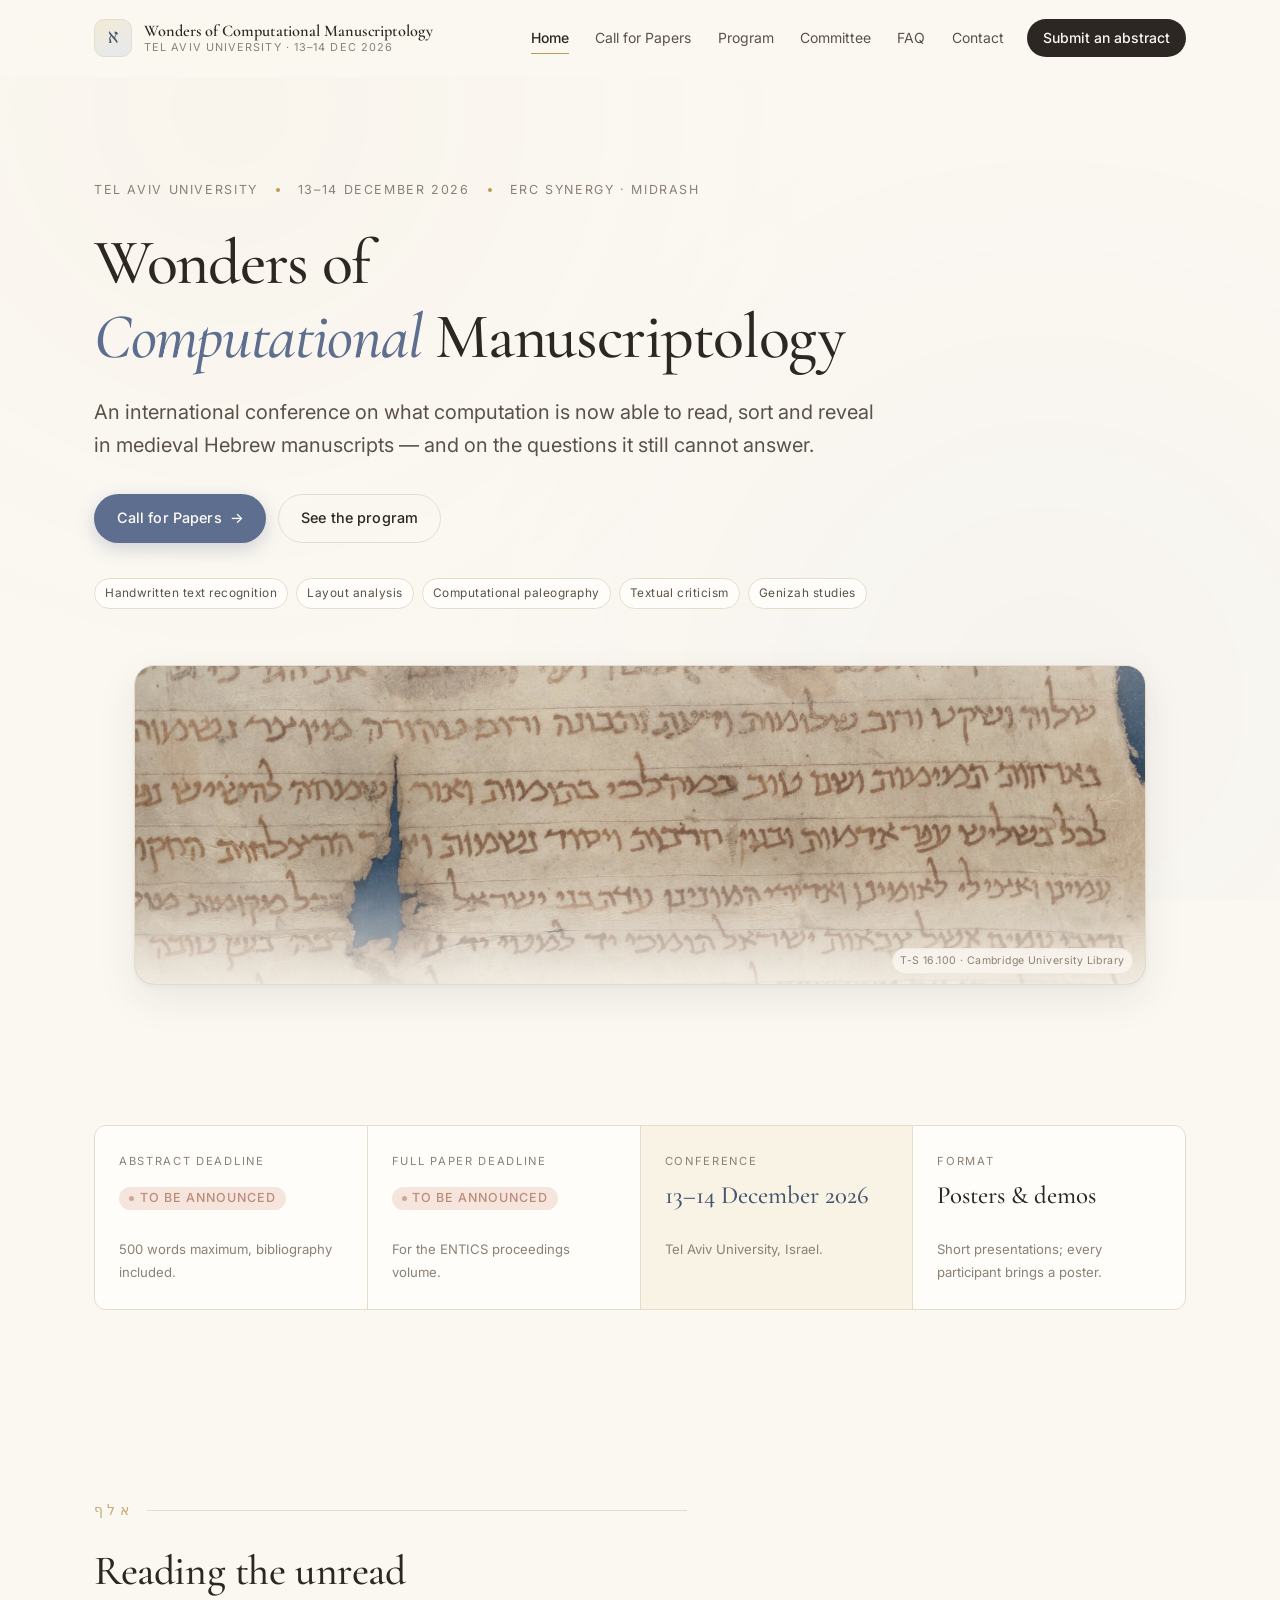
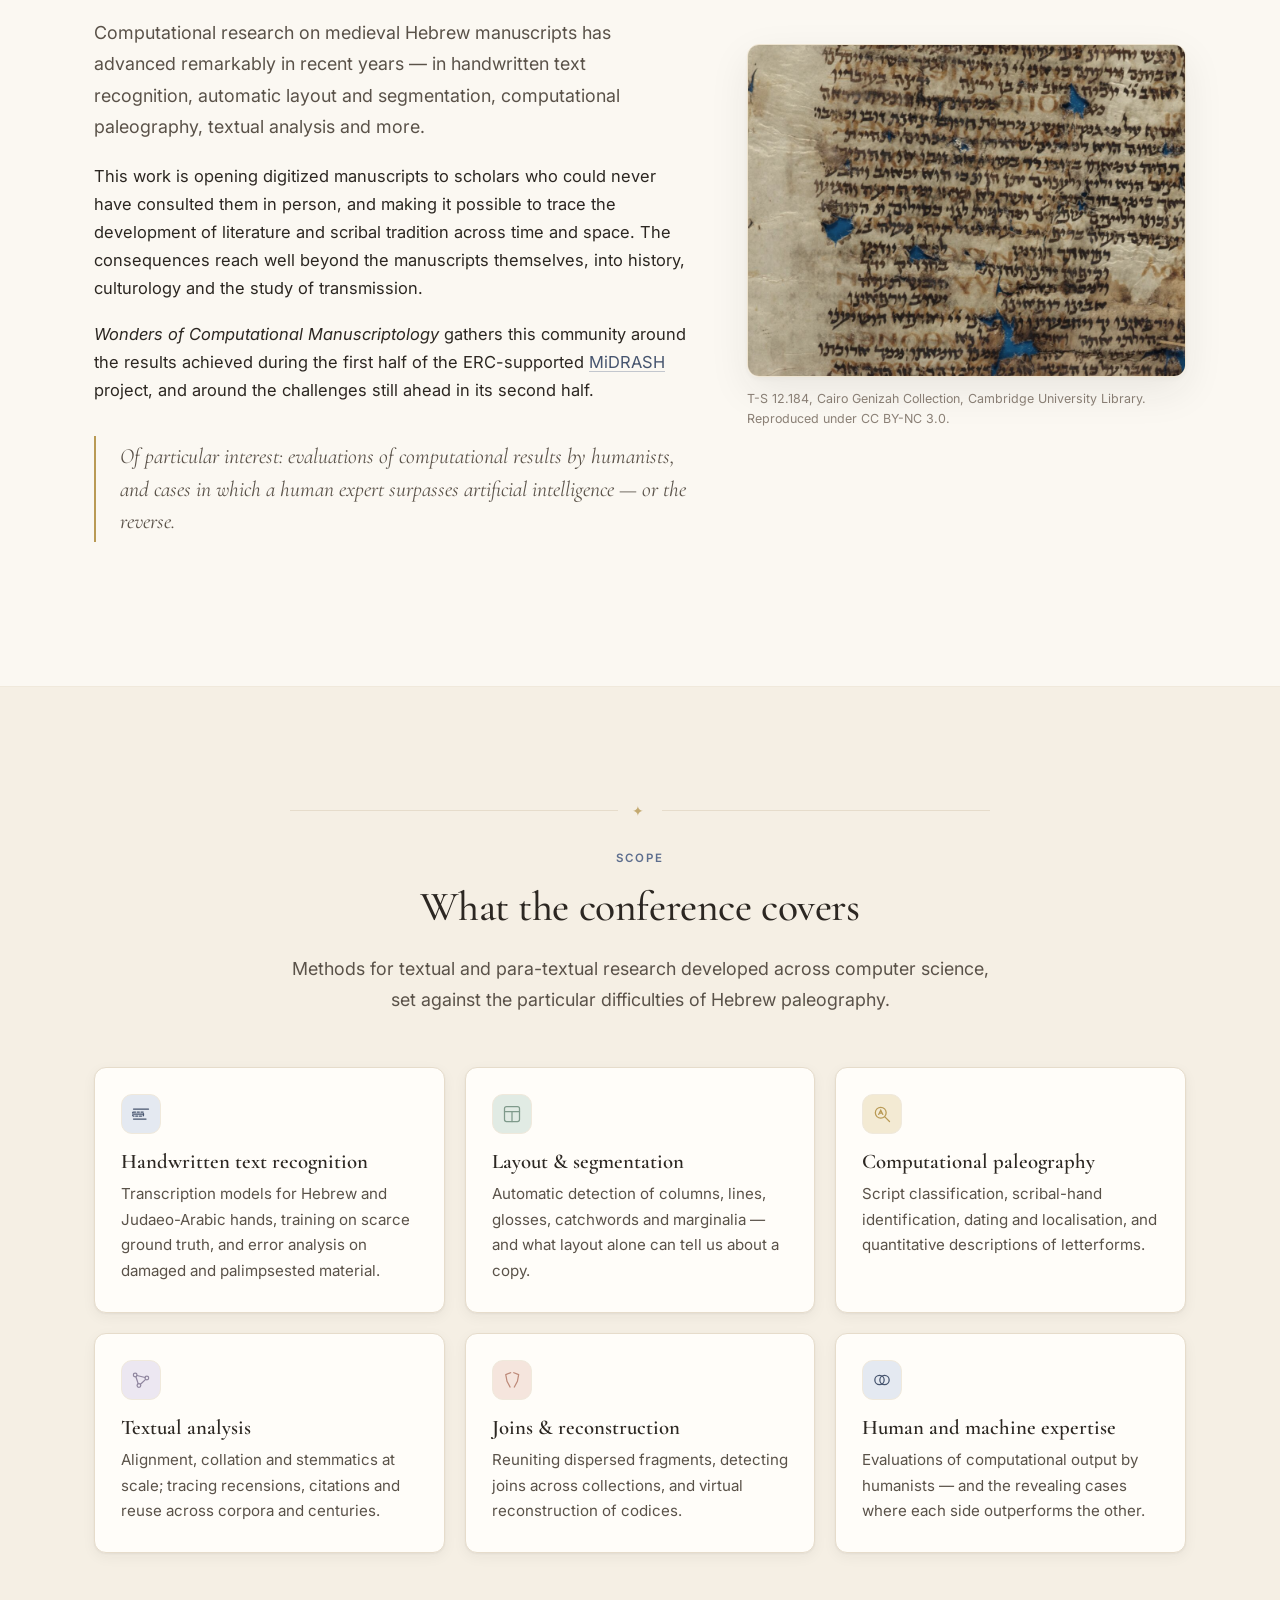
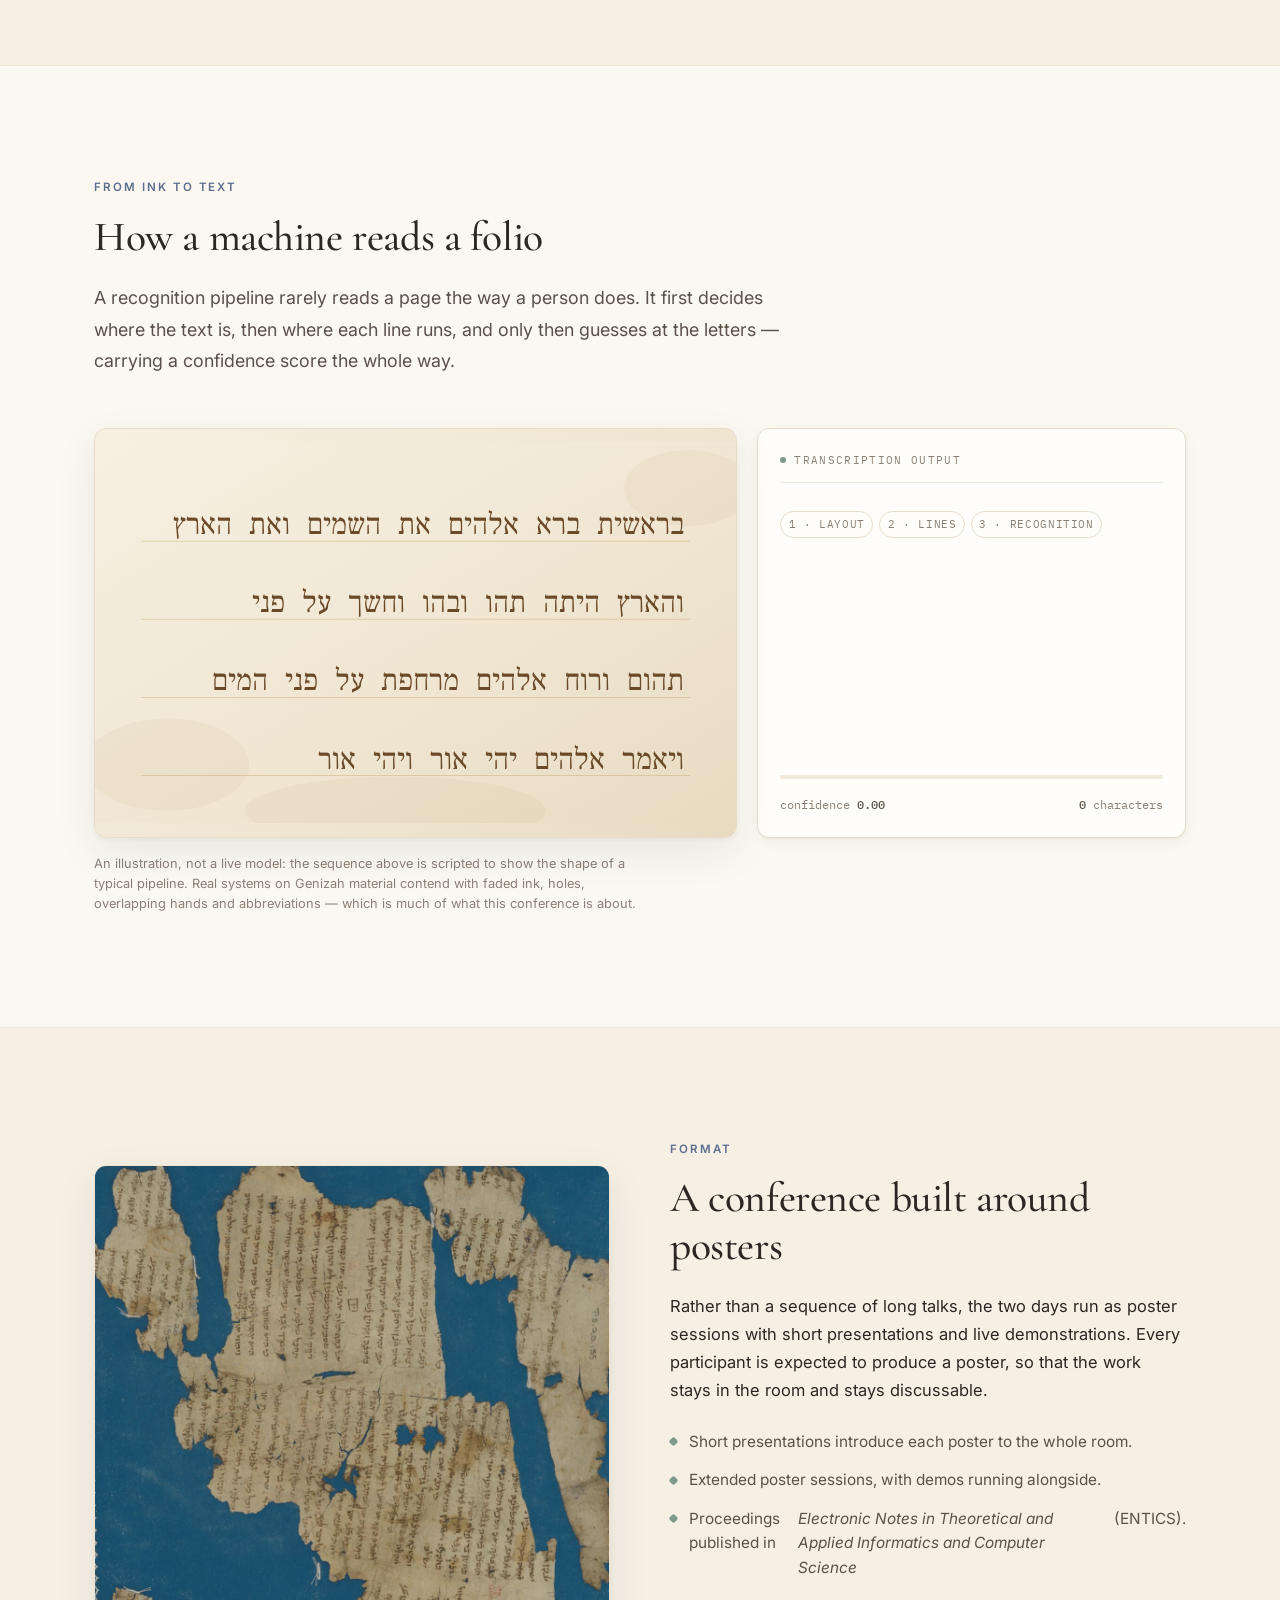
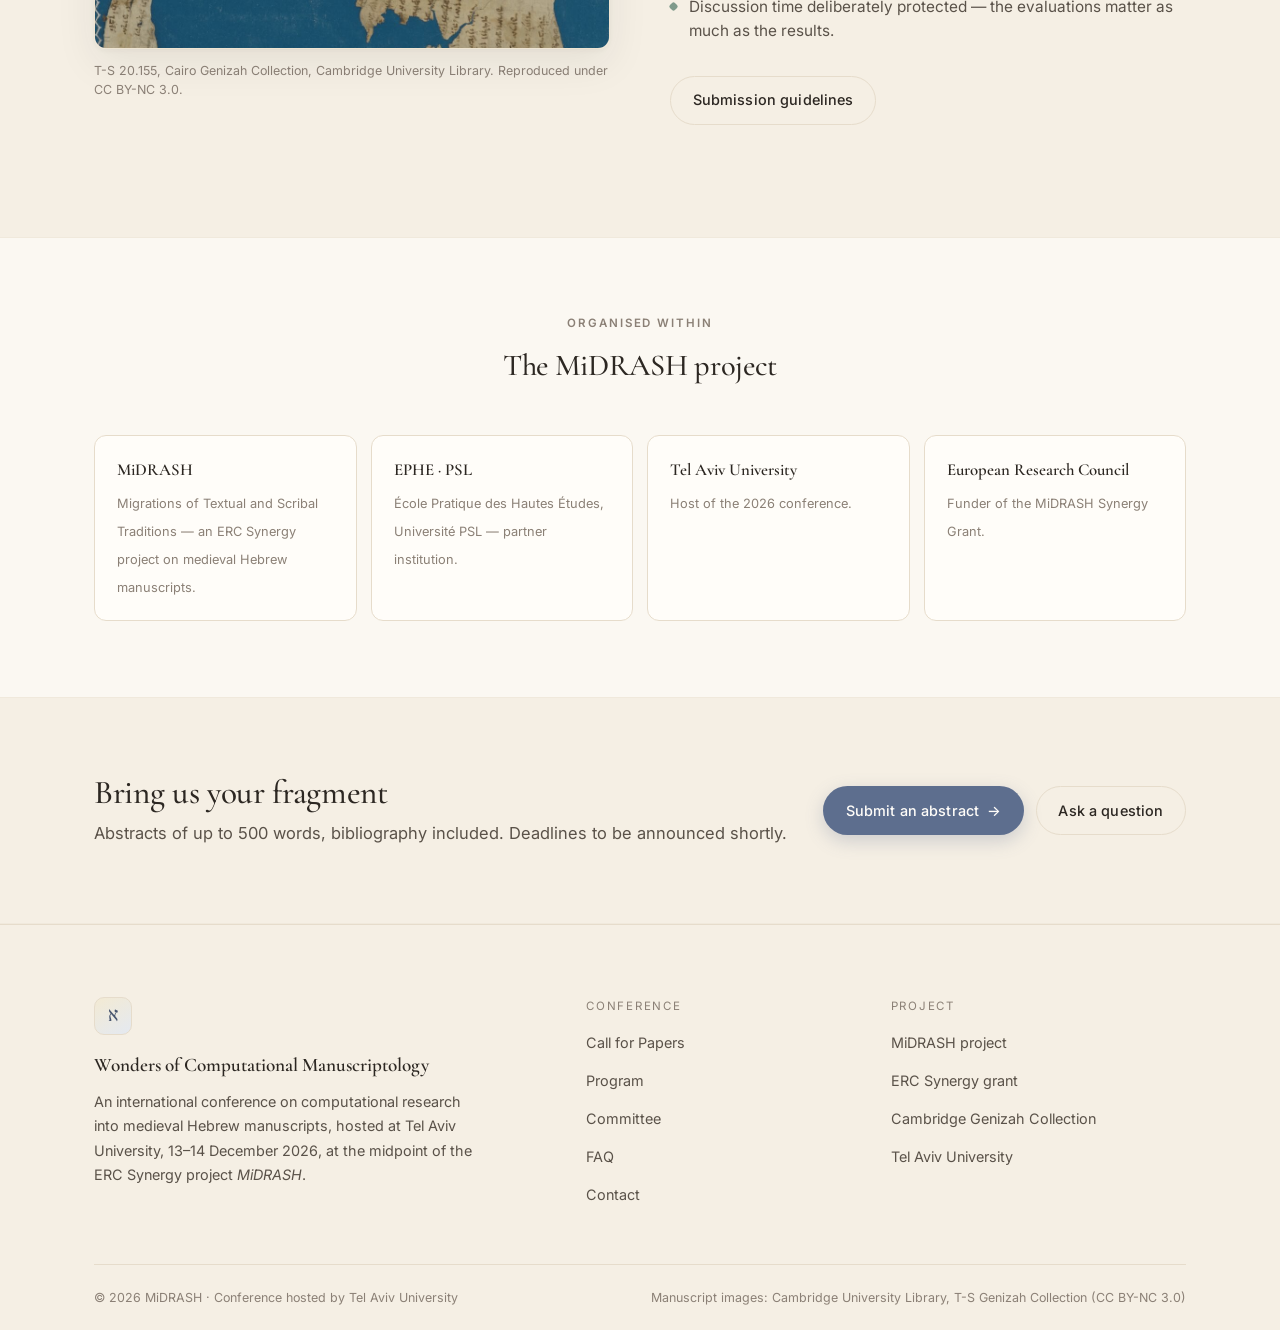
==== index.html @ b5037e50 "base draft" ====
<!doctype html>
<html lang="en">
<head>
  <meta charset="utf-8">
  <title>Wonders of Computational Manuscriptology</title>
  <meta name="description" content="An international conference on computational research into medieval Hebrew manuscripts. Tel Aviv University, 13-14 December 2026, within the ERC Synergy project MiDRASH.">
  <meta name="viewport" content="width=device-width, initial-scale=1">
  <link rel="preconnect" href="https://fonts.googleapis.com">
  <link rel="preconnect" href="https://fonts.gstatic.com" crossorigin>
  <link href="https://fonts.googleapis.com/css2?family=Cormorant+Garamond:ital,wght@0,400;0,500;0,600;0,700;1,400;1,500&family=Frank+Ruhl+Libre:wght@400;500&family=IBM+Plex+Mono:wght@400;500&family=Inter:wght@300;400;500;600&display=swap" rel="stylesheet">
  <link rel="stylesheet" href="assets/css/site.css">
  <script>document.documentElement.classList.add("js");</script>
</head>
<body>
  <a class="skip-link" href="#main">Skip to content</a>

  <header class="site-header">
    <div class="wrap header-inner">
      <a class="brand" href="index.html">
        <span class="brand-mark" aria-hidden="true">&#1488;</span>
        <span class="brand-text">
          <span class="brand-title">Wonders of Computational Manuscriptology</span>
          <span class="brand-sub">Tel Aviv University &middot; 13&ndash;14 Dec 2026</span>
        </span>
      </a>
      <button class="nav-toggle" type="button" aria-expanded="false" aria-controls="site-nav" aria-label="Open menu">
        <span></span><span></span><span></span>
      </button>
      <nav class="site-nav" id="site-nav" aria-label="Main navigation">
        <a href="index.html" class="is-current" aria-current="page">Home</a>
        <a href="call-for-papers.html">Call for Papers</a>
        <a href="program.html">Program</a>
        <a href="committee.html">Committee</a>
        <a href="faq.html">FAQ</a>
        <a href="contact.html">Contact</a>
        <a class="nav-cta" href="call-for-papers.html#submit">Submit an abstract</a>
      </nav>
    </div>
  </header>

  <main id="main">
    <!-- ============ HERO ============ -->
    <section class="hero">
      <div class="wrap">
        <div class="hero-inner">
          <p class="hero-meta">
            <span>Tel Aviv University</span>
            <span class="dot" aria-hidden="true"></span>
            <span>13&ndash;14 December 2026</span>
            <span class="dot" aria-hidden="true"></span>
            <span>ERC Synergy &middot; MiDRASH</span>
          </p>
          <h1>Wonders of<br><span class="accent">Computational</span> Manuscriptology</h1>
          <p class="hero-sub">An international conference on what computation is now able to read, sort and reveal in medieval Hebrew manuscripts &mdash; and on the questions it still cannot answer.</p>
          <div class="btn-row">
            <a class="btn btn-primary" href="call-for-papers.html">Call for Papers <span class="arrow" aria-hidden="true">&rarr;</span></a>
            <a class="btn btn-ghost" href="program.html">See the program</a>
          </div>
          <div class="hero-tags">
            <span class="tag">Handwritten text recognition</span>
            <span class="tag">Layout analysis</span>
            <span class="tag">Computational paleography</span>
            <span class="tag">Textual criticism</span>
            <span class="tag">Genizah studies</span>
          </div>
        </div>

        <figure class="hero-band reveal" style="margin-bottom:0">
          <img src="assets/img/hero-band.jpg" alt="Detail of a medieval Hebrew manuscript leaf showing eight ruled lines of brown ink script on parchment." loading="eager" width="1800" height="708">
          <a class="hero-band-credit" href="https://cudl.lib.cam.ac.uk/view/MS-TS-00016-00100/1" rel="noopener">T-S 16.100 &middot; Cambridge University Library</a>
        </figure>
      </div>
    </section>

    <!-- ============ KEY DATES ============ -->
    <section class="section section--tight">
      <div class="wrap">
        <div class="dates reveal">
          <div class="date-cell">
            <p class="date-label">Abstract deadline</p>
            <!-- TODO: replace with the confirmed date -->
            <p class="date-value"><span class="tba">To be announced</span></p>
            <p class="date-note">500 words maximum, bibliography included.</p>
          </div>
          <div class="date-cell">
            <p class="date-label">Full paper deadline</p>
            <!-- TODO: replace with the confirmed date -->
            <p class="date-value"><span class="tba">To be announced</span></p>
            <p class="date-note">For the ENTICS proceedings volume.</p>
          </div>
          <div class="date-cell is-highlight">
            <p class="date-label">Conference</p>
            <p class="date-value">13&ndash;14 December 2026</p>
            <p class="date-note">Tel Aviv University, Israel.</p>
          </div>
          <div class="date-cell">
            <p class="date-label">Format</p>
            <p class="date-value">Posters &amp; demos</p>
            <p class="date-note">Short presentations; every participant brings a poster.</p>
          </div>
        </div>
      </div>
    </section>

    <!-- ============ ABOUT ============ -->
    <section class="section">
      <div class="wrap">
        <div class="split split--wide-text">
          <div class="reveal">
            <p class="ornament ornament--left"><span>&#1488;&#1500;&#1507;</span></p>
            <h2>Reading the unread</h2>
            <p class="lede">Computational research on medieval Hebrew manuscripts has advanced remarkably in recent years &mdash; in handwritten text recognition, automatic layout and segmentation, computational paleography, textual analysis and more.</p>
            <p>This work is opening digitized manuscripts to scholars who could never have consulted them in person, and making it possible to trace the development of literature and scribal tradition across time and space. The consequences reach well beyond the manuscripts themselves, into history, culturology and the study of transmission.</p>
            <p><em>Wonders of Computational Manuscriptology</em> gathers this community around the results achieved during the first half of the ERC-supported <a href="https://www.midrash.eu/" rel="noopener">MiDRASH</a> project, and around the challenges still ahead in its second half.</p>
            <blockquote class="pullquote">Of particular interest: evaluations of computational results by humanists, and cases in which a human expert surpasses artificial intelligence &mdash; or the reverse.</blockquote>
          </div>
          <figure class="split-figure reveal" data-delay="120">
            <img src="assets/img/ms-rubric.jpg" alt="Close view of a densely written manuscript page with brown and red ink, showing tears and losses in the parchment." loading="lazy" width="1100" height="750">
            <figcaption>T-S 12.184, Cairo Genizah Collection, Cambridge University Library. Reproduced under CC BY-NC 3.0.</figcaption>
          </figure>
        </div>
      </div>
    </section>

    <!-- ============ TOPICS ============ -->
    <section class="section section--tint">
      <div class="wrap">
        <div class="section-head center">
          <p class="ornament"><span>&#10022;</span></p>
          <p class="eyebrow eyebrow--indigo">Scope</p>
          <h2>What the conference covers</h2>
          <p class="lede" style="margin-inline:auto">Methods for textual and para-textual research developed across computer science, set against the particular difficulties of Hebrew paleography.</p>
        </div>
        <div class="grid grid-3">
          <article class="card card--hover reveal">
            <div class="card-icon i-indigo" aria-hidden="true"><svg viewBox="0 0 24 24" fill="none" stroke="currentColor" stroke-width="1.5" stroke-linecap="round"><path d="M3 6h18M3 12h11M3 18h15"/><rect x="2" y="9.6" width="13" height="4.8" rx="1" stroke-dasharray="2.5 2"/></svg></div>
            <h3>Handwritten text recognition</h3>
            <p>Transcription models for Hebrew and Judaeo-Arabic hands, training on scarce ground truth, and error analysis on damaged and palimpsested material.</p>
          </article>
          <article class="card card--hover reveal">
            <div class="card-icon i-sage" aria-hidden="true"><svg viewBox="0 0 24 24" fill="none" stroke="currentColor" stroke-width="1.5" stroke-linecap="round"><rect x="3" y="3" width="18" height="18" rx="2.5"/><path d="M3 9h18M12 9v12"/></svg></div>
            <h3>Layout &amp; segmentation</h3>
            <p>Automatic detection of columns, lines, glosses, catchwords and marginalia &mdash; and what layout alone can tell us about a copy.</p>
          </article>
          <article class="card card--hover reveal">
            <div class="card-icon i-gold" aria-hidden="true"><svg viewBox="0 0 24 24" fill="none" stroke="currentColor" stroke-width="1.5" stroke-linecap="round"><circle cx="10.5" cy="10.5" r="6.5"/><path d="M15.4 15.4 21 21M8 12.5l2.5-5 2.5 5M8.9 10.9h3.2"/></svg></div>
            <h3>Computational paleography</h3>
            <p>Script classification, scribal-hand identification, dating and localisation, and quantitative descriptions of letterforms.</p>
          </article>
          <article class="card card--hover reveal">
            <div class="card-icon i-plum" aria-hidden="true"><svg viewBox="0 0 24 24" fill="none" stroke="currentColor" stroke-width="1.5" stroke-linecap="round"><circle cx="5" cy="6" r="2.2"/><circle cx="19" cy="9.5" r="2.2"/><circle cx="9.5" cy="18.5" r="2.2"/><path d="M7.1 6.6 16.9 9M5.9 8.1l2.7 8.3M11.4 17.1l6.2-5.8"/></svg></div>
            <h3>Textual analysis</h3>
            <p>Alignment, collation and stemmatics at scale; tracing recensions, citations and reuse across corpora and centuries.</p>
          </article>
          <article class="card card--hover reveal">
            <div class="card-icon i-rose" aria-hidden="true"><svg viewBox="0 0 24 24" fill="none" stroke="currentColor" stroke-width="1.5" stroke-linejoin="round"><path d="M11 3 4.5 5.5 6 13.5 10 21"/><path d="M13.5 3 20 5.5 18.5 13.5 14.5 21"/></svg></div>
            <h3>Joins &amp; reconstruction</h3>
            <p>Reuniting dispersed fragments, detecting joins across collections, and virtual reconstruction of codices.</p>
          </article>
          <article class="card card--hover reveal">
            <div class="card-icon i-indigo" aria-hidden="true"><svg viewBox="0 0 24 24" fill="none" stroke="currentColor" stroke-width="1.5"><circle cx="9" cy="12" r="5.6"/><circle cx="15" cy="12" r="5.6"/></svg></div>
            <h3>Human and machine expertise</h3>
            <p>Evaluations of computational output by humanists &mdash; and the revealing cases where each side outperforms the other.</p>
          </article>
        </div>
      </div>
    </section>

    <!-- ============ HTR DEMO ============ -->
    <section class="section ocr" id="ink-to-text">
      <div class="wrap">
        <div class="section-head">
          <p class="eyebrow eyebrow--indigo">From ink to text</p>
          <h2>How a machine reads a folio</h2>
          <p class="lede">A recognition pipeline rarely reads a page the way a person does. It first decides where the text is, then where each line runs, and only then guesses at the letters &mdash; carrying a confidence score the whole way.</p>
        </div>

        <div class="ocr-stage">
          <div class="ocr-page reveal">
            <svg id="htr-svg" viewBox="0 0 640 380" role="img" aria-label="Animated illustration of a handwritten text recognition pipeline reading four lines of Hebrew script.">
              <defs>
                <linearGradient id="htr-parchment" x1="0" y1="0" x2="1" y2="1">
                  <stop offset="0" stop-color="#F7F0E1"/>
                  <stop offset="0.55" stop-color="#F0E6D2"/>
                  <stop offset="1" stop-color="#E8DBC2"/>
                </linearGradient>
                <linearGradient id="htr-scan-grad" x1="0" y1="0" x2="1" y2="0">
                  <stop offset="0" stop-color="#5D6E8E" stop-opacity="0"/>
                  <stop offset="0.5" stop-color="#5D6E8E" stop-opacity="0.6"/>
                  <stop offset="1" stop-color="#5D6E8E" stop-opacity="0"/>
                </linearGradient>
              </defs>

              <rect width="640" height="380" fill="url(#htr-parchment)"/>
              <ellipse class="htr-stain" cx="72" cy="322" rx="82" ry="46"/>
              <ellipse class="htr-stain" cx="592" cy="46" rx="64" ry="38"/>
              <ellipse class="htr-stain" cx="300" cy="368" rx="150" ry="34"/>

              <g id="htr-rules"></g>
              <g id="htr-regions"></g>
              <g id="htr-text"></g>
              <g id="htr-boxes"></g>
              <g id="htr-scan">
                <rect x="0" y="0" width="640" height="3" fill="url(#htr-scan-grad)"/>
                <rect x="0" y="-18" width="640" height="18" fill="#5D6E8E" opacity="0.06"/>
              </g>
            </svg>
          </div>

          <aside class="ocr-panel reveal" data-delay="140">
            <p class="ocr-panel-head"><span class="live-dot" aria-hidden="true"></span> transcription output</p>
            <div class="ocr-steps" aria-hidden="true">
              <span class="ocr-step">1 &middot; layout</span>
              <span class="ocr-step">2 &middot; lines</span>
              <span class="ocr-step">3 &middot; recognition</span>
            </div>
            <p class="ocr-out" id="htr-out" lang="he" dir="rtl"></p>
            <p class="ocr-translit" id="htr-translit"></p>
            <div class="ocr-meter" aria-hidden="true"><span id="htr-bar"></span></div>
            <div class="ocr-stats">
              <span>confidence <b id="htr-conf">0.00</b></span>
              <span><b id="htr-chars">0</b> characters</span>
            </div>
          </aside>
        </div>

        <p class="caption" style="margin-top:16px;max-width:70ch">An illustration, not a live model: the sequence above is scripted to show the shape of a typical pipeline. Real systems on Genizah material contend with faded ink, holes, overlapping hands and abbreviations &mdash; which is much of what this conference is about.</p>
      </div>
    </section>

    <!-- ============ FORMAT ============ -->
    <section class="section section--tint">
      <div class="wrap">
        <div class="split">
          <figure class="split-figure reveal">
            <img src="assets/img/ms-fragments.jpg" alt="Several detached manuscript fragments arranged together, their torn edges nearly matching." loading="lazy" width="1100" height="720">
            <figcaption>T-S 20.155, Cairo Genizah Collection, Cambridge University Library. Reproduced under CC BY-NC 3.0.</figcaption>
          </figure>
          <div class="reveal" data-delay="120">
            <p class="eyebrow eyebrow--indigo">Format</p>
            <h2>A conference built around posters</h2>
            <p>Rather than a sequence of long talks, the two days run as poster sessions with short presentations and live demonstrations. Every participant is expected to produce a poster, so that the work stays in the room and stays discussable.</p>
            <ul class="checklist" style="margin-top:1.6rem">
              <li>Short presentations introduce each poster to the whole room.</li>
              <li>Extended poster sessions, with demos running alongside.</li>
              <li>Proceedings published in <em>Electronic Notes in Theoretical and Applied Informatics and Computer Science</em> (ENTICS).</li>
              <li>Discussion time deliberately protected &mdash; the evaluations matter as much as the results.</li>
            </ul>
            <div class="btn-row" style="margin-top:2rem">
              <a class="btn btn-ghost" href="call-for-papers.html#submit">Submission guidelines</a>
            </div>
          </div>
        </div>
      </div>
    </section>

    <!-- ============ PARTNERS ============ -->
    <section class="section section--tight">
      <div class="wrap">
        <div class="section-head center">
          <p class="eyebrow">Organised within</p>
          <h2 style="font-size:clamp(1.5rem,2.4vw,1.9rem)">The MiDRASH project</h2>
        </div>
        <div class="partners reveal">
          <a class="partner" href="https://www.midrash.eu/" rel="noopener">
            <span class="partner-name">MiDRASH</span>
            <span class="partner-desc">Migrations of Textual and Scribal Traditions &mdash; an ERC Synergy project on medieval Hebrew manuscripts.</span>
          </a>
          <a class="partner" href="https://www.ephe.psl.eu/erc-synergy-midrash-cest-parti" rel="noopener">
            <span class="partner-name">EPHE &middot; PSL</span>
            <span class="partner-desc">École Pratique des Hautes Études, Université PSL &mdash; partner institution.</span>
          </a>
          <a class="partner" href="https://www.tau.ac.il/" rel="noopener">
            <span class="partner-name">Tel Aviv University</span>
            <span class="partner-desc">Host of the 2026 conference.</span>
          </a>
          <a class="partner" href="https://erc.europa.eu/" rel="noopener">
            <span class="partner-name">European Research Council</span>
            <span class="partner-desc">Funder of the MiDRASH Synergy Grant.</span>
          </a>
        </div>
      </div>
    </section>

    <!-- ============ CTA ============ -->
    <section class="section section--tight cta-band">
      <div class="wrap">
        <div class="cta-inner reveal">
          <div>
            <h2 style="font-size:clamp(1.6rem,2.6vw,2.1rem)">Bring us your fragment</h2>
            <p>Abstracts of up to 500 words, bibliography included. Deadlines to be announced shortly.</p>
          </div>
          <div class="btn-row">
            <a class="btn btn-primary" href="call-for-papers.html#submit">Submit an abstract <span class="arrow" aria-hidden="true">&rarr;</span></a>
            <a class="btn btn-ghost" href="contact.html">Ask a question</a>
          </div>
        </div>
      </div>
    </section>
  </main>

  <footer class="site-footer">
    <div class="wrap">
      <div class="footer-grid">
        <div class="footer-brand">
          <span class="brand-mark" aria-hidden="true">&#1488;</span>
          <p class="footer-title">Wonders of Computational Manuscriptology</p>
          <p class="footer-blurb">An international conference on computational research into medieval Hebrew manuscripts, hosted at Tel&nbsp;Aviv University, 13&ndash;14&nbsp;December&nbsp;2026, at the midpoint of the ERC Synergy project <em>MiDRASH</em>.</p>
        </div>
        <div>
          <p class="footer-h">Conference</p>
          <ul class="footer-links">
            <li><a href="call-for-papers.html">Call for Papers</a></li>
            <li><a href="program.html">Program</a></li>
            <li><a href="committee.html">Committee</a></li>
            <li><a href="faq.html">FAQ</a></li>
            <li><a href="contact.html">Contact</a></li>
          </ul>
        </div>
        <div>
          <p class="footer-h">Project</p>
          <ul class="footer-links">
            <li><a href="https://www.midrash.eu/" rel="noopener">MiDRASH project</a></li>
            <li><a href="https://www.ephe.psl.eu/erc-synergy-midrash-cest-parti" rel="noopener">ERC Synergy grant</a></li>
            <li><a href="https://cudl.lib.cam.ac.uk/collections/genizah/1" rel="noopener">Cambridge Genizah Collection</a></li>
            <li><a href="https://www.tau.ac.il/" rel="noopener">Tel Aviv University</a></li>
          </ul>
        </div>
      </div>
      <div class="footer-bottom">
        <span>&copy; 2026 MiDRASH &middot; Conference hosted by Tel Aviv University</span>
        <span>Manuscript images: Cambridge University Library, T-S Genizah Collection (CC&nbsp;BY-NC&nbsp;3.0)</span>
      </div>
    </div>
  </footer>

  <script src="assets/js/site.js" defer></script>
</body>
</html>
---- assets/css/site.css ----
/* ============================================================
   Wonders of Computational Manuscriptology — Tel Aviv University
   Design system
   ============================================================ */

/* ---------- Tokens ---------- */
:root {
  /* Parchment & ink */
  --parchment:    #FBF8F2;
  --parchment-2:  #F5EFE4;
  --parchment-3:  #EFE7D8;
  --surface:      #FFFDF9;
  --ink:          #2C2722;
  --ink-2:        #5A5249;
  --ink-3:        #8B8076;
  --rule:         #E6DCCB;
  --rule-soft:    #F0E9DC;

  /* Pastel accents */
  --indigo:       #5D6E8E;
  --indigo-deep:  #46546E;
  --indigo-tint:  #E4E9F1;
  --rose:         #BE8A79;
  --rose-tint:    #F5E5DD;
  --sage:         #7F9A8B;
  --sage-tint:    #E1EBE4;
  --gold:         #B99A55;
  --gold-tint:    #F3EAD3;
  --plum:         #90869F;
  --plum-tint:    #ECE7F1;

  /* Type */
  --display: "Cormorant Garamond", "Iowan Old Style", Georgia, serif;
  --sans: "Inter", -apple-system, BlinkMacSystemFont, "Segoe UI", sans-serif;
  --hebrew: "Frank Ruhl Libre", "Times New Roman", serif;
  --mono: "IBM Plex Mono", ui-monospace, SFMono-Regular, Menlo, monospace;

  /* Space & shape */
  --wrap: 1140px;
  --r-sm: 6px;
  --r: 12px;
  --r-lg: 20px;
  --shadow-sm: 0 1px 2px rgba(44,39,34,.05), 0 4px 14px rgba(44,39,34,.05);
  --shadow: 0 2px 4px rgba(44,39,34,.04), 0 14px 40px rgba(44,39,34,.08);
  --ease: cubic-bezier(.22,.61,.36,1);
}

@media (prefers-color-scheme: dark) {
  :root:not([data-theme="light"]) {
    --parchment:   #1B1815;
    --parchment-2: #221E1A;
    --parchment-3: #2A251F;
    --surface:     #232019;
    --ink:         #EDE5D8;
    --ink-2:       #BCB1A2;
    --ink-3:       #8E8478;
    --rule:        #3A342C;
    --rule-soft:   #2E2922;
    --indigo:      #9CB0D0;
    --indigo-deep: #B6C6DE;
    --indigo-tint: #262C38;
    --rose:        #D6A493;
    --rose-tint:   #362B26;
    --sage:        #9CB9A8;
    --sage-tint:   #26302A;
    --gold:        #D6B978;
    --gold-tint:   #352E1E;
    --plum:        #B3A8C2;
    --plum-tint:   #2C2733;
    --shadow-sm: 0 1px 2px rgba(0,0,0,.3), 0 4px 14px rgba(0,0,0,.25);
    --shadow: 0 2px 4px rgba(0,0,0,.3), 0 14px 40px rgba(0,0,0,.35);
  }
}

/* ---------- Base ---------- */
*, *::before, *::after { box-sizing: border-box; }

html { -webkit-text-size-adjust: 100%; scroll-behavior: smooth; }
@media (prefers-reduced-motion: reduce) { html { scroll-behavior: auto; } }

body {
  margin: 0;
  background: var(--parchment);
  color: var(--ink);
  font-family: var(--sans);
  font-size: 16.5px;
  line-height: 1.7;
  font-weight: 400;
  -webkit-font-smoothing: antialiased;
  text-rendering: optimizeLegibility;
  overflow-x: hidden;
}

/* Faint parchment grain over the whole page */
body::before {
  content: "";
  position: fixed;
  inset: 0;
  pointer-events: none;
  z-index: 0;
  opacity: .5;
  background-image:
    radial-gradient(circle at 18% 12%, rgba(185,154,85,.06), transparent 45%),
    radial-gradient(circle at 82% 78%, rgba(93,110,142,.055), transparent 48%);
}
body > * { position: relative; z-index: 1; }

img { max-width: 100%; height: auto; display: block; }

a { color: var(--indigo-deep); text-decoration-color: color-mix(in srgb, var(--indigo) 35%, transparent); text-underline-offset: 3px; }
a:hover { text-decoration-color: currentColor; }

::selection { background: var(--gold-tint); color: var(--ink); }

:focus-visible { outline: 2px solid var(--indigo); outline-offset: 3px; border-radius: 3px; }

.wrap { width: 100%; max-width: var(--wrap); margin-inline: auto; padding-inline: 24px; }
.wrap-narrow { max-width: 780px; }

.skip-link {
  position: absolute; left: -9999px; top: 0;
  background: var(--ink); color: var(--parchment);
  padding: 10px 16px; border-radius: 0 0 var(--r-sm) 0; z-index: 100;
}
.skip-link:focus { left: 0; }

/* ---------- Typography ---------- */
h1, h2, h3, h4 { font-family: var(--display); font-weight: 600; line-height: 1.15; letter-spacing: -0.01em; color: var(--ink); margin: 0 0 .5em; }
h1 { font-size: clamp(2.4rem, 5.2vw, 4rem); font-weight: 500; letter-spacing: -0.02em; }
h2 { font-size: clamp(1.85rem, 3.4vw, 2.6rem); font-weight: 500; }
h3 { font-size: 1.3rem; letter-spacing: 0; }
h4 { font-size: 1.05rem; font-family: var(--sans); font-weight: 600; letter-spacing: -0.005em; }
p { margin: 0 0 1.1em; }
p:last-child { margin-bottom: 0; }

.eyebrow {
  font-family: var(--sans);
  font-size: .72rem;
  font-weight: 600;
  letter-spacing: .17em;
  text-transform: uppercase;
  color: var(--ink-3);
  margin: 0 0 1rem;
}
.eyebrow--indigo { color: var(--indigo); }

.lede { font-size: 1.12rem; color: var(--ink-2); line-height: 1.75; max-width: 68ch; }
.muted { color: var(--ink-3); }
.he { font-family: var(--hebrew); direction: rtl; unicode-bidi: isolate; }
.small { font-size: .875rem; }
.caption { font-size: .8rem; color: var(--ink-3); line-height: 1.6; }

/* ---------- Ornamental rule ---------- */
.ornament {
  display: flex; align-items: center; gap: 14px;
  color: var(--gold); margin: 0 0 1.6rem;
}
.ornament::before, .ornament::after { content: ""; height: 1px; background: var(--rule); flex: 1; }
.ornament span { font-size: .9rem; letter-spacing: .3em; opacity: .8; }
.ornament--left::before { display: none; }

/* ---------- Buttons ---------- */
.btn {
  display: inline-flex; align-items: center; gap: .55em;
  font-family: var(--sans); font-size: .9rem; font-weight: 500; letter-spacing: .01em;
  padding: .78em 1.5em; border-radius: 999px; border: 1px solid transparent;
  text-decoration: none; cursor: pointer; white-space: nowrap;
  transition: transform .25s var(--ease), background-color .25s var(--ease), border-color .25s var(--ease), box-shadow .25s var(--ease), color .25s var(--ease);
}
.btn:hover { transform: translateY(-2px); }
.btn:active { transform: translateY(0); }
.btn-primary { background: var(--indigo); color: #FFFDF9; box-shadow: 0 6px 18px color-mix(in srgb, var(--indigo) 26%, transparent); }
.btn-primary:hover { background: var(--indigo-deep); box-shadow: 0 10px 26px color-mix(in srgb, var(--indigo) 32%, transparent); }
.btn-ghost { border-color: var(--rule); color: var(--ink); background: transparent; }
.btn-ghost:hover { border-color: var(--indigo); color: var(--indigo-deep); background: color-mix(in srgb, var(--indigo-tint) 60%, transparent); }
.btn .arrow { transition: transform .25s var(--ease); }
.btn:hover .arrow { transform: translateX(3px); }
.btn-row { display: flex; flex-wrap: wrap; gap: 12px; }

/* ---------- Header ---------- */
.site-header {
  position: sticky; top: 0; z-index: 50;
  background: var(--parchment);
  background: color-mix(in srgb, var(--parchment) 86%, transparent);
  backdrop-filter: saturate(1.4) blur(14px);
  -webkit-backdrop-filter: saturate(1.4) blur(14px);
  border-bottom: 1px solid transparent;
  transition: border-color .3s var(--ease), background-color .3s var(--ease);
}
.site-header.is-stuck { border-bottom-color: var(--rule); }

.header-inner { display: flex; align-items: center; gap: 20px; min-height: 76px; }

.brand { display: flex; align-items: center; gap: 12px; text-decoration: none; color: inherit; margin-right: auto; }
.brand-mark {
  flex: none;
  width: 38px; height: 38px; border-radius: 10px;
  display: grid; place-items: center;
  background: linear-gradient(150deg, var(--gold-tint), var(--indigo-tint));
  border: 1px solid var(--rule);
  font-family: var(--hebrew); font-size: 1.25rem; color: var(--indigo-deep);
  line-height: 1; padding-bottom: 2px;
  transition: transform .4s var(--ease);
}
.brand:hover .brand-mark { transform: rotate(-6deg); }
.brand-text { display: flex; flex-direction: column; line-height: 1.25; }
.brand-title { font-family: var(--display); font-size: 1.02rem; font-weight: 600; letter-spacing: -0.005em; }
.brand-sub { font-size: .68rem; letter-spacing: .1em; text-transform: uppercase; color: var(--ink-3); }

.site-nav { display: flex; align-items: center; gap: 4px; }
.site-nav a {
  position: relative; font-size: .875rem; color: var(--ink-2); text-decoration: none;
  padding: .5em .8em; border-radius: var(--r-sm); transition: color .2s var(--ease);
}
.site-nav a::after {
  content: ""; position: absolute; left: .8em; right: .8em; bottom: .18em; height: 1px;
  background: var(--indigo); transform: scaleX(0); transform-origin: right;
  transition: transform .3s var(--ease);
}
.site-nav a:hover { color: var(--ink); }
.site-nav a:hover::after { transform: scaleX(1); transform-origin: left; }
.site-nav a.is-current { color: var(--ink); font-weight: 500; }
.site-nav a.is-current::after { transform: scaleX(1); background: var(--gold); }
.site-nav .nav-cta {
  margin-left: 8px; background: var(--ink); color: var(--parchment);
  border-radius: 999px; padding: .5em 1.15em; font-weight: 500;
}
.site-nav .nav-cta::after { display: none; }
.site-nav .nav-cta:hover { background: var(--indigo-deep); color: #FFFDF9; }

.nav-toggle {
  display: none; width: 42px; height: 42px; border: 1px solid var(--rule);
  border-radius: 10px; background: transparent; cursor: pointer;
  padding: 0; place-items: center; gap: 4px;
}
.nav-toggle span { display: block; width: 17px; height: 1.5px; background: var(--ink); border-radius: 2px; transition: transform .3s var(--ease), opacity .2s var(--ease); }
.nav-toggle[aria-expanded="true"] span:nth-child(1) { transform: translateY(5.5px) rotate(45deg); }
.nav-toggle[aria-expanded="true"] span:nth-child(2) { opacity: 0; }
.nav-toggle[aria-expanded="true"] span:nth-child(3) { transform: translateY(-5.5px) rotate(-45deg); }

@media (max-width: 920px) {
  .brand-title { font-size: .95rem; max-width: 15ch; }
  .nav-toggle { display: grid; }
  .site-nav {
    position: absolute; top: 100%; left: 0; right: 0;
    flex-direction: column; align-items: stretch; gap: 0;
    background: var(--parchment); border-bottom: 1px solid var(--rule);
    padding: 8px 24px 20px;
    box-shadow: var(--shadow);
    display: none;
  }
  .site-nav.is-open { display: flex; }
  .site-nav a { padding: .85em .2em; border-bottom: 1px solid var(--rule-soft); font-size: 1rem; }
  .site-nav a::after { display: none; }
  .site-nav .nav-cta { margin: 14px 0 0; text-align: center; justify-content: center; border-bottom: 0; }
}

/* ---------- Sections ---------- */
.section { padding-block: clamp(64px, 9vw, 112px); }
.section--tight { padding-block: clamp(48px, 6vw, 76px); }
.section--tint { background: var(--parchment-2); border-block: 1px solid var(--rule-soft); }
.section-head { max-width: 70ch; margin-bottom: clamp(32px, 4vw, 52px); }
.section-head.center { margin-inline: auto; text-align: center; }
.section-head.center .ornament { justify-content: center; }

/* ---------- Hero ---------- */
.hero { position: relative; padding-block: clamp(56px, 8vw, 104px) clamp(40px, 5vw, 64px); overflow: hidden; }
.hero-inner { max-width: 900px; }
.hero-meta {
  display: flex; flex-wrap: wrap; align-items: center; gap: 10px 18px;
  font-size: .78rem; letter-spacing: .13em; text-transform: uppercase;
  color: var(--ink-3); margin-bottom: 1.6rem;
}
.hero-meta .dot { width: 4px; height: 4px; border-radius: 50%; background: var(--gold); }
.hero h1 { margin-bottom: .35em; }
.hero h1 .accent { color: var(--indigo); font-style: italic; }
.hero-sub { font-size: clamp(1.05rem, 1.7vw, 1.25rem); color: var(--ink-2); max-width: 60ch; margin-bottom: 2rem; line-height: 1.65; }
.hero .btn-row { margin-bottom: 2.2rem; }

.hero-tags { display: flex; flex-wrap: wrap; gap: 8px; }
.tag {
  font-size: .74rem; letter-spacing: .04em; padding: .38em .85em; border-radius: 999px;
  background: var(--surface); border: 1px solid var(--rule); color: var(--ink-2);
}

/* Manuscript band under the hero */
.hero-band {
  position: relative; margin-top: clamp(36px, 5vw, 56px);
  border-radius: var(--r-lg); overflow: hidden;
  border: 1px solid var(--rule);
  box-shadow: var(--shadow);
  aspect-ratio: 1800 / 570;
  max-height: 340px;
  background: var(--parchment-3);
}
.hero-band img {
  width: 100%; height: 100%; object-fit: cover; object-position: center 42%;
  filter: sepia(.18) saturate(.78) contrast(1.02) brightness(1.02);
}
.hero-band::after {
  content: ""; position: absolute; inset: 0;
  background: linear-gradient(to bottom, color-mix(in srgb, var(--parchment) 22%, transparent), transparent 30%, transparent 62%, color-mix(in srgb, var(--parchment) 82%, transparent));
}
@media (prefers-color-scheme: dark) {
  :root:not([data-theme="light"]) .hero-band img { filter: sepia(.2) saturate(.7) contrast(.95) brightness(.72); }
}
.hero-band-credit {
  position: absolute; right: 12px; bottom: 10px; z-index: 2;
  font-size: .66rem; letter-spacing: .04em; color: var(--ink-3);
  background: var(--parchment);
  background: color-mix(in srgb, var(--parchment) 78%, transparent);
  backdrop-filter: blur(6px);
  padding: .3em .7em; border-radius: 999px; border: 1px solid var(--rule-soft);
  text-decoration: none;
}
.hero-band-credit:hover { color: var(--ink); }

/* ---------- Page header (interior pages) ---------- */
.page-head { padding-block: clamp(48px, 6.5vw, 86px) clamp(28px, 3.5vw, 44px); }
.page-head h1 { font-size: clamp(2.1rem, 4.2vw, 3.2rem); }
.page-head .lede { margin-top: .4em; }
.breadcrumb { font-size: .78rem; letter-spacing: .12em; text-transform: uppercase; color: var(--ink-3); margin-bottom: 1rem; }
.breadcrumb a { color: inherit; text-decoration: none; }
.breadcrumb a:hover { color: var(--ink); }

/* ---------- Cards & grids ---------- */
.grid { display: grid; gap: 20px; }
.grid-2 { grid-template-columns: repeat(auto-fit, minmax(280px, 1fr)); }
.grid-3 { grid-template-columns: repeat(auto-fit, minmax(310px, 1fr)); }
.grid-4 { grid-template-columns: repeat(auto-fit, minmax(210px, 1fr)); }

.card {
  background: var(--surface);
  border: 1px solid var(--rule);
  border-radius: var(--r);
  padding: 26px 26px 28px;
  box-shadow: var(--shadow-sm);
  transition: transform .35s var(--ease), box-shadow .35s var(--ease), border-color .35s var(--ease);
}
.card h3 { margin-bottom: .35em; }
.card p { color: var(--ink-2); font-size: .945rem; }
.card--hover:hover { transform: translateY(-4px); box-shadow: var(--shadow); border-color: color-mix(in srgb, var(--indigo) 26%, var(--rule)); }

.card-icon {
  width: 40px; height: 40px; border-radius: 11px; display: grid; place-items: center;
  margin-bottom: 16px; border: 1px solid var(--rule-soft);
}
.card-icon svg { width: 20px; height: 20px; }
.i-indigo { background: var(--indigo-tint); color: var(--indigo-deep); }
.i-rose   { background: var(--rose-tint);   color: var(--rose); }
.i-sage   { background: var(--sage-tint);   color: var(--sage); }
.i-gold   { background: var(--gold-tint);   color: var(--gold); }
.i-plum   { background: var(--plum-tint);   color: var(--plum); }

/* ---------- Key dates ---------- */
.dates { display: grid; gap: 1px; background: var(--rule); border: 1px solid var(--rule); border-radius: var(--r); overflow: hidden; grid-template-columns: repeat(auto-fit, minmax(215px, 1fr)); }
.date-cell { background: var(--surface); padding: 26px 24px; transition: background-color .3s var(--ease); }
.date-cell:hover { background: var(--parchment-2); }
.date-cell .date-label { font-size: .7rem; letter-spacing: .15em; text-transform: uppercase; color: var(--ink-3); margin-bottom: 10px; }
.date-cell .date-value { font-family: var(--display); font-size: 1.55rem; font-weight: 500; line-height: 1.2; color: var(--ink); }
.date-cell .date-note { font-size: .82rem; color: var(--ink-3); margin-top: 8px; }
.date-cell.is-highlight { background: var(--gold-tint); background: color-mix(in srgb, var(--gold-tint) 55%, var(--surface)); }
.date-cell.is-highlight .date-value { color: var(--indigo-deep); }

.tba {
  display: inline-flex; align-items: center; gap: .45em;
  font-family: var(--sans); font-size: .78rem; font-weight: 500; letter-spacing: .08em; text-transform: uppercase;
  color: var(--rose); background: var(--rose-tint); border-radius: 999px; padding: .3em .8em;
  vertical-align: middle;
}
.tba::before { content: ""; width: 5px; height: 5px; border-radius: 50%; background: currentColor; opacity: .7; }

/* ---------- Split (image + text) ---------- */
.split { display: grid; gap: clamp(28px, 5vw, 60px); align-items: center; grid-template-columns: 1fr; }
@media (min-width: 860px) { .split { grid-template-columns: 1fr 1fr; } .split--wide-text { grid-template-columns: 1.15fr .85fr; } }
.split-figure { margin: 0; }
.split-figure img {
  width: 100%; border-radius: var(--r); border: 1px solid var(--rule);
  box-shadow: var(--shadow);
  filter: sepia(.14) saturate(.82) contrast(1.01);
}
.split-figure figcaption { font-size: .78rem; color: var(--ink-3); margin-top: 12px; line-height: 1.55; }

/* ---------- Pull quote ---------- */
.pullquote {
  border-left: 2px solid var(--gold); padding: 4px 0 4px 24px; margin: 2rem 0;
  font-family: var(--display); font-size: 1.35rem; font-style: italic; line-height: 1.5; color: var(--ink-2);
}

/* ---------- Feature list ---------- */
.checklist { list-style: none; padding: 0; margin: 0; display: grid; gap: 14px; }
.checklist li { display: flex; gap: 12px; align-items: flex-start; color: var(--ink-2); font-size: .96rem; line-height: 1.6; }
.checklist li::before {
  content: ""; flex: none; width: 7px; height: 7px; margin-top: .55em; border-radius: 2px;
  background: var(--sage); transform: rotate(45deg);
}
.checklist.numbered { counter-reset: step; }
.checklist.numbered li::before {
  counter-increment: step; content: counter(step); transform: none; background: var(--indigo-tint);
  color: var(--indigo-deep); width: 24px; height: 24px; border-radius: 50%; margin-top: .05em;
  display: grid; place-items: center; font-size: .74rem; font-weight: 600; font-family: var(--sans);
}

/* ---------- OCR demo ---------- */
.ocr { position: relative; }
.ocr-stage {
  display: grid; gap: 20px; grid-template-columns: 1fr;
  align-items: stretch;
}
@media (min-width: 900px) { .ocr-stage { grid-template-columns: 1.5fr 1fr; } }

.ocr-page {
  position: relative; border-radius: var(--r); overflow: hidden;
  border: 1px solid var(--rule); box-shadow: var(--shadow);
  /* The panel is a manuscript surface: the gradient continues past the SVG so
     the box reads as one piece of parchment when the grid stretches it. */
  background: linear-gradient(135deg, #F7F0E1, #F0E6D2 55%, #E8DBC2);
  display: flex; align-items: center;
}
.ocr-page svg { display: block; width: 100%; height: auto; }

.ocr-panel {
  background: var(--surface); border: 1px solid var(--rule); border-radius: var(--r);
  padding: 22px; display: flex; flex-direction: column; gap: 16px;
  box-shadow: var(--shadow-sm);
}
.ocr-panel-head {
  display: flex; align-items: center; gap: 8px;
  font-family: var(--mono); font-size: .7rem; letter-spacing: .12em; text-transform: uppercase; color: var(--ink-3);
  padding-bottom: 12px; border-bottom: 1px solid var(--rule-soft);
}
.ocr-panel-head .live-dot { width: 6px; height: 6px; border-radius: 50%; background: var(--sage); animation: pulse 2s ease-in-out infinite; }
@keyframes pulse { 0%,100% { opacity: 1; } 50% { opacity: .3; } }

.ocr-out {
  font-family: var(--hebrew); direction: rtl; text-align: right;
  font-size: 1.32rem; line-height: 1.85; color: var(--ink); margin: 0; min-height: 3.4em;
}
.ocr-out .w { opacity: 0; transition: opacity .35s var(--ease); }
.ocr-out .w.on { opacity: 1; }
.ocr-translit {
  font-family: var(--mono); font-size: .78rem; line-height: 1.7; color: var(--ink-3);
  margin: 0; min-height: 2.6em; word-break: break-word;
}
.ocr-meter { height: 4px; border-radius: 999px; background: var(--rule-soft); overflow: hidden; }
.ocr-meter span { display: block; height: 100%; width: 0%; border-radius: 999px; background: linear-gradient(90deg, var(--sage), var(--indigo)); transition: width .4s var(--ease); }
.ocr-stats { display: flex; justify-content: space-between; gap: 12px; font-family: var(--mono); font-size: .72rem; color: var(--ink-3); }
.ocr-stats b { color: var(--ink-2); font-weight: 500; }

.ocr-steps { display: flex; flex-wrap: wrap; gap: 6px; }
.ocr-step {
  font-family: var(--mono); font-size: .66rem; letter-spacing: .06em; text-transform: uppercase;
  padding: .35em .7em; border-radius: 999px; border: 1px solid var(--rule); color: var(--ink-3);
  transition: all .3s var(--ease);
}
.ocr-step.on { border-color: transparent; background: var(--indigo-tint); color: var(--indigo-deep); }
.ocr-step.done { border-color: transparent; background: var(--sage-tint); color: var(--sage); }

/* ---------- Program timeline ---------- */
.day-tabs { display: flex; gap: 8px; margin-bottom: 28px; flex-wrap: wrap; }
.day-tab {
  font-family: var(--sans); font-size: .88rem; padding: .6em 1.3em; border-radius: 999px;
  border: 1px solid var(--rule); background: transparent; color: var(--ink-2); cursor: pointer;
  transition: all .25s var(--ease);
}
.day-tab:hover { border-color: var(--indigo); color: var(--indigo-deep); }
.day-tab[aria-selected="true"] { background: var(--ink); border-color: var(--ink); color: var(--parchment); }

.schedule { border-top: 1px solid var(--rule); }
.slot {
  display: grid; gap: 4px 28px; grid-template-columns: 1fr;
  padding: 22px 0; border-bottom: 1px solid var(--rule-soft);
}
@media (min-width: 720px) { .slot { grid-template-columns: 130px 1fr; } }
.slot-time { font-family: var(--mono); font-size: .82rem; color: var(--ink-3); padding-top: .2em; letter-spacing: .02em; }
.slot-title { font-family: var(--display); font-size: 1.22rem; font-weight: 600; margin: 0 0 .25em; }
.slot-desc { font-size: .92rem; color: var(--ink-2); margin: 0; }
.slot--break .slot-title { font-family: var(--sans); font-size: .95rem; font-weight: 500; color: var(--ink-3); }
.slot--keynote { background: linear-gradient(90deg, color-mix(in srgb, var(--gold-tint) 45%, transparent), transparent 62%); border-radius: var(--r-sm); padding-inline: 16px; margin-inline: -16px; }
.pill {
  display: inline-block; font-size: .68rem; letter-spacing: .1em; text-transform: uppercase;
  padding: .25em .7em; border-radius: 999px; margin-left: .6em; vertical-align: .12em;
  background: var(--indigo-tint); color: var(--indigo-deep);
}
.pill--gold { background: var(--gold-tint); color: color-mix(in srgb, var(--gold) 80%, var(--ink)); }
.pill--sage { background: var(--sage-tint); color: var(--sage); }

/* ---------- People ---------- */
.person {
  background: var(--surface); border: 1px solid var(--rule); border-radius: var(--r);
  padding: 24px; display: flex; gap: 16px; align-items: flex-start;
  transition: transform .35s var(--ease), box-shadow .35s var(--ease);
}
.person:hover { transform: translateY(-3px); box-shadow: var(--shadow); }
.person-avatar {
  flex: none; width: 46px; height: 46px; border-radius: 50%;
  display: grid; place-items: center; font-family: var(--display); font-size: 1.05rem; font-weight: 600;
  background: var(--indigo-tint); color: var(--indigo-deep); border: 1px solid var(--rule-soft);
}
.person:nth-child(3n+2) .person-avatar { background: var(--rose-tint); color: var(--rose); }
.person:nth-child(3n+3) .person-avatar { background: var(--sage-tint); color: var(--sage); }
.person-name { font-family: var(--display); font-size: 1.13rem; font-weight: 600; margin: 0 0 .15em; }
.person-role { font-size: .82rem; color: var(--indigo); margin: 0 0 .3em; letter-spacing: .01em; }
.person-affil { font-size: .85rem; color: var(--ink-3); margin: 0; line-height: 1.5; }

/* ---------- FAQ accordion ---------- */
.faq { border-top: 1px solid var(--rule); }
.faq details { border-bottom: 1px solid var(--rule-soft); }
.faq summary {
  list-style: none; cursor: pointer; padding: 22px 44px 22px 0; position: relative;
  font-family: var(--display); font-size: 1.18rem; font-weight: 600; color: var(--ink);
  transition: color .25s var(--ease);
}
.faq summary::-webkit-details-marker { display: none; }
.faq summary:hover { color: var(--indigo-deep); }
.faq summary::after {
  content: ""; position: absolute; right: 8px; top: 50%; width: 11px; height: 11px;
  border-right: 1.5px solid var(--ink-3); border-bottom: 1.5px solid var(--ink-3);
  transform: translateY(-70%) rotate(45deg); transition: transform .3s var(--ease);
}
.faq details[open] summary::after { transform: translateY(-30%) rotate(-135deg); }
.faq .faq-body { padding: 0 8% 24px 0; color: var(--ink-2); font-size: .96rem; }
.faq details[open] .faq-body { animation: fade-in .35s var(--ease); }
@keyframes fade-in { from { opacity: 0; transform: translateY(-4px); } to { opacity: 1; transform: none; } }

/* ---------- Callout ---------- */
.callout {
  border: 1px solid var(--rule); border-left: 3px solid var(--indigo);
  background: var(--indigo-tint);
  background: color-mix(in srgb, var(--indigo-tint) 40%, var(--surface));
  border-radius: 0 var(--r) var(--r) 0; padding: 22px 24px;
}
.callout h4 { margin-bottom: .4em; }
.callout p { font-size: .93rem; color: var(--ink-2); }
.callout--gold { border-left-color: var(--gold); background: var(--gold-tint); background: color-mix(in srgb, var(--gold-tint) 40%, var(--surface)); }
.callout--sage { border-left-color: var(--sage); background: var(--sage-tint); background: color-mix(in srgb, var(--sage-tint) 40%, var(--surface)); }

/* ---------- CTA band ---------- */
.cta-band { background: var(--parchment-2); border-block: 1px solid var(--rule-soft); }
.cta-inner { display: flex; flex-wrap: wrap; align-items: center; justify-content: space-between; gap: 24px; }
.cta-inner h2 { margin: 0; }
.cta-inner p { color: var(--ink-2); margin: .4em 0 0; }

/* ---------- Partners ---------- */
.partners { display: flex; flex-wrap: wrap; gap: 14px; }
.partner {
  flex: 1 1 210px; background: var(--surface); border: 1px solid var(--rule); border-radius: var(--r);
  padding: 20px 22px; text-decoration: none; color: inherit;
  transition: transform .3s var(--ease), border-color .3s var(--ease);
}
.partner:hover { transform: translateY(-3px); border-color: var(--indigo); }
.partner-name { font-family: var(--display); font-size: 1.05rem; font-weight: 600; display: block; margin-bottom: .2em; }
.partner-desc { font-size: .8rem; color: var(--ink-3); line-height: 1.5; }

/* ---------- Contact ---------- */
.contact-line { display: flex; gap: 14px; align-items: flex-start; padding: 18px 0; border-bottom: 1px solid var(--rule-soft); }
.contact-line:last-child { border-bottom: 0; }
.contact-key { flex: none; width: 120px; font-size: .78rem; letter-spacing: .12em; text-transform: uppercase; color: var(--ink-3); padding-top: .25em; }
.contact-val { font-size: .98rem; }

/* ---------- Footer ---------- */
.site-footer { background: var(--parchment-2); border-top: 1px solid var(--rule); padding-block: clamp(48px, 6vw, 72px) 0; margin-top: 0; }
.footer-grid { display: grid; gap: 36px; grid-template-columns: 1fr; }
@media (min-width: 760px) { .footer-grid { grid-template-columns: 1.7fr 1fr 1.1fr; } }
.footer-brand .brand-mark { margin-bottom: 14px; }
.footer-title { font-family: var(--display); font-size: 1.2rem; font-weight: 600; margin: 0 0 .4em; }
.footer-blurb { font-size: .9rem; color: var(--ink-2); max-width: 42ch; }
.footer-h { font-size: .72rem; letter-spacing: .15em; text-transform: uppercase; color: var(--ink-3); margin: 0 0 1em; }
.footer-links { list-style: none; padding: 0; margin: 0; display: grid; gap: .6em; }
.footer-links a { font-size: .9rem; color: var(--ink-2); text-decoration: none; transition: color .2s var(--ease); }
.footer-links a:hover { color: var(--indigo-deep); }
.footer-bottom {
  margin-top: clamp(36px, 5vw, 56px); border-top: 1px solid var(--rule);
  padding-block: 22px; display: flex; flex-wrap: wrap; gap: 10px 24px; justify-content: space-between;
  font-size: .78rem; color: var(--ink-3);
}
.footer-bottom a { color: inherit; }

/* ---------- Reveal on scroll ---------- */
.js .reveal { opacity: 0; transform: translateY(18px); transition: opacity .7s var(--ease), transform .7s var(--ease); }
.js .reveal.is-in { opacity: 1; transform: none; }

@media (prefers-reduced-motion: reduce) {
  .js .reveal { opacity: 1 !important; transform: none !important; transition: none; }
  *, *::before, *::after { animation-duration: .001ms !important; animation-iteration-count: 1 !important; transition-duration: .001ms !important; }
}

/* ---------- HTR demo: SVG internals ----------
   The panel is a simulated manuscript surface, so its colours stay
   "parchment" in both themes rather than following the ink tokens. */
.htr-rule   { stroke: rgba(185,154,85,.34); stroke-width: 1; }
.htr-word   { font-family: var(--hebrew); font-size: 30px; fill: #6B4A2A; }
.htr-region { fill: none; stroke: #7F9A8B; stroke-width: 1.2; stroke-dasharray: 5 4; opacity: 0; transition: opacity .5s var(--ease); }
.htr-region.on { opacity: .9; }
.htr-box {
  fill: rgba(93,110,142,.12); stroke: #5D6E8E; stroke-width: 1; opacity: 0;
  transform-box: fill-box; transform-origin: center; transform: scale(.84);
  transition: opacity .3s var(--ease), transform .35s var(--ease);
}
.htr-box.on { opacity: 1; transform: scale(1); }
#htr-scan { opacity: 0; will-change: transform; }
.htr-stain { fill: rgba(150,110,60,.055); }

/* ---------- Narrow phones ---------- */
@media (max-width: 600px) {
  .header-inner { min-height: 66px; }
  .brand-mark { width: 34px; height: 34px; font-size: 1.1rem; border-radius: 9px; }
  .brand-title { font-size: .82rem; line-height: 1.25; max-width: none; }
  .brand-sub { display: none; }

  /* A 3:1 band collapses to a sliver on a phone; give it a readable shape. */
  .hero-band { aspect-ratio: 4 / 3; max-height: 260px; }
  .hero-band-credit { font-size: .6rem; right: 8px; bottom: 8px; }

  .pullquote { padding-left: 18px; font-size: 1.2rem; }
  .faq summary { font-size: 1.06rem; padding-right: 36px; }
  .faq .faq-body { padding-right: 0; }
  .contact-line { flex-direction: column; gap: 4px; }
  .contact-key { width: auto; }
  .slot--keynote { margin-inline: 0; padding-inline: 12px; }
}
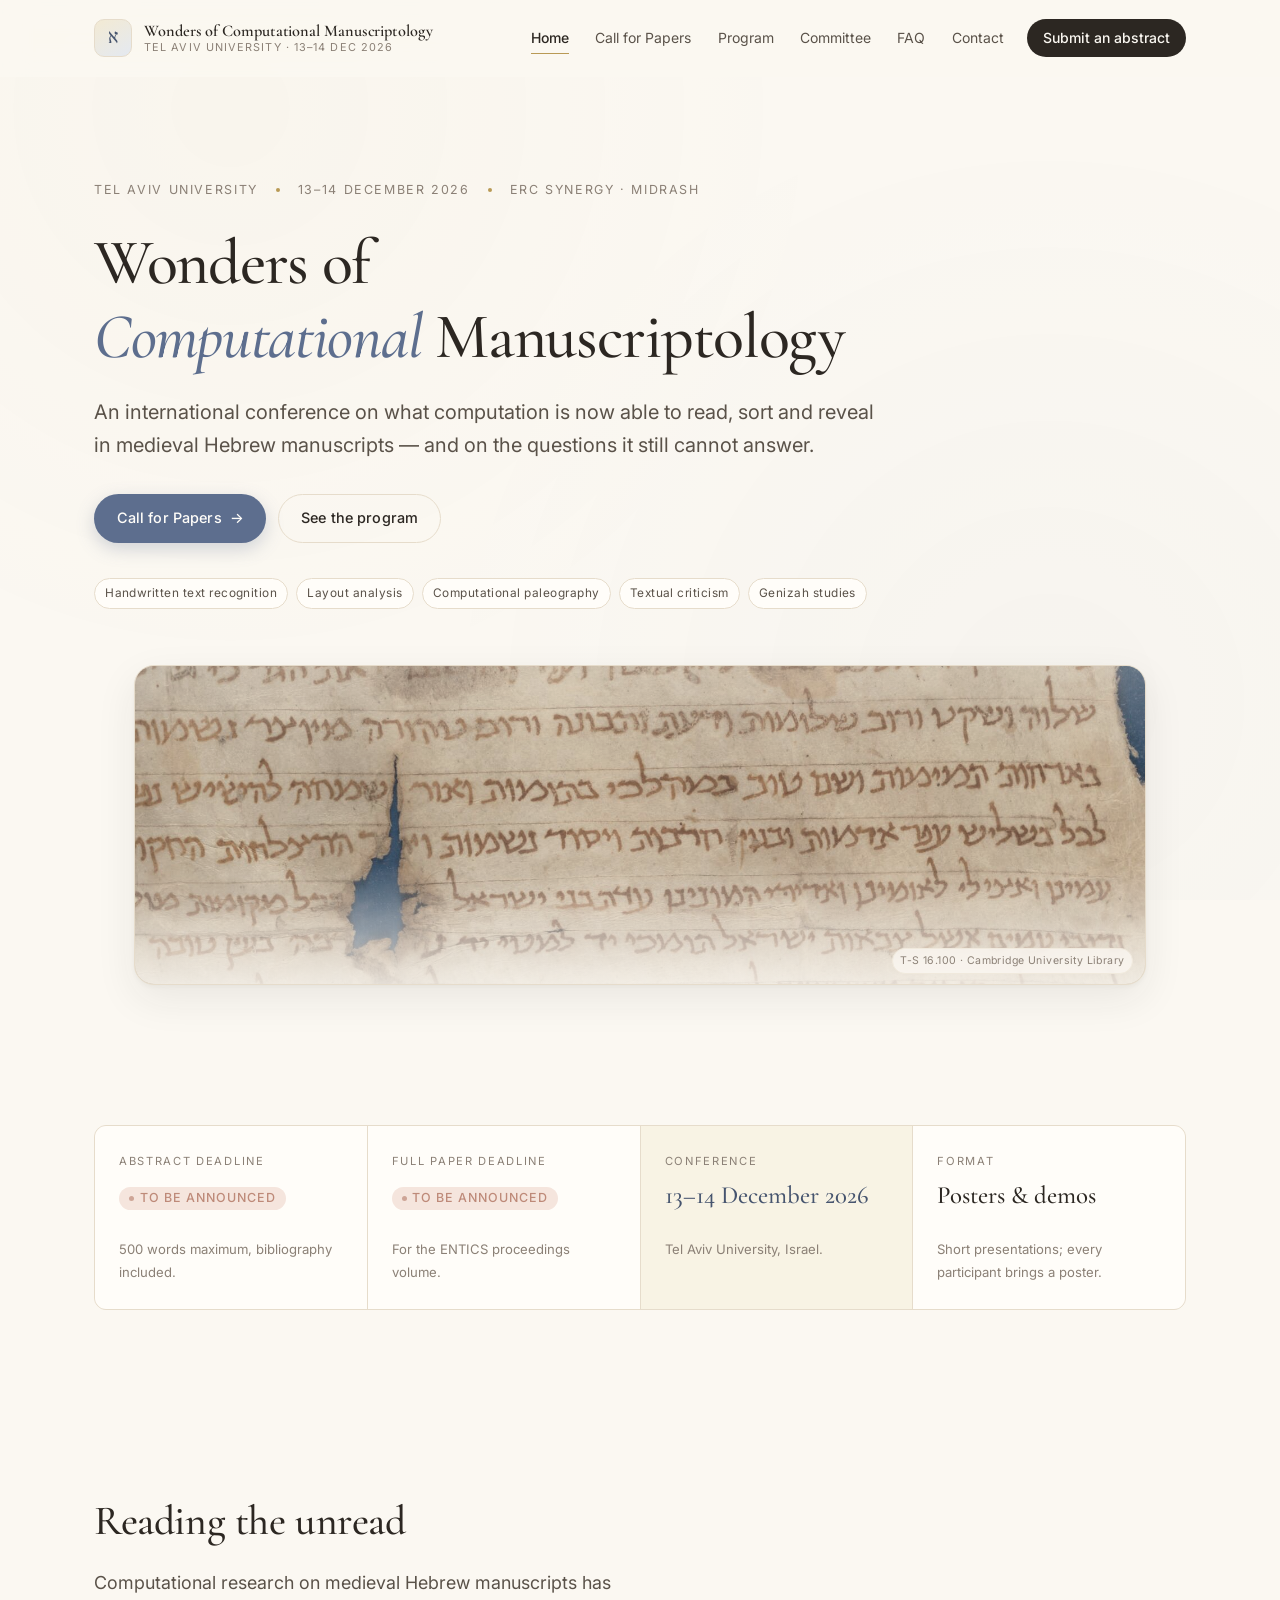
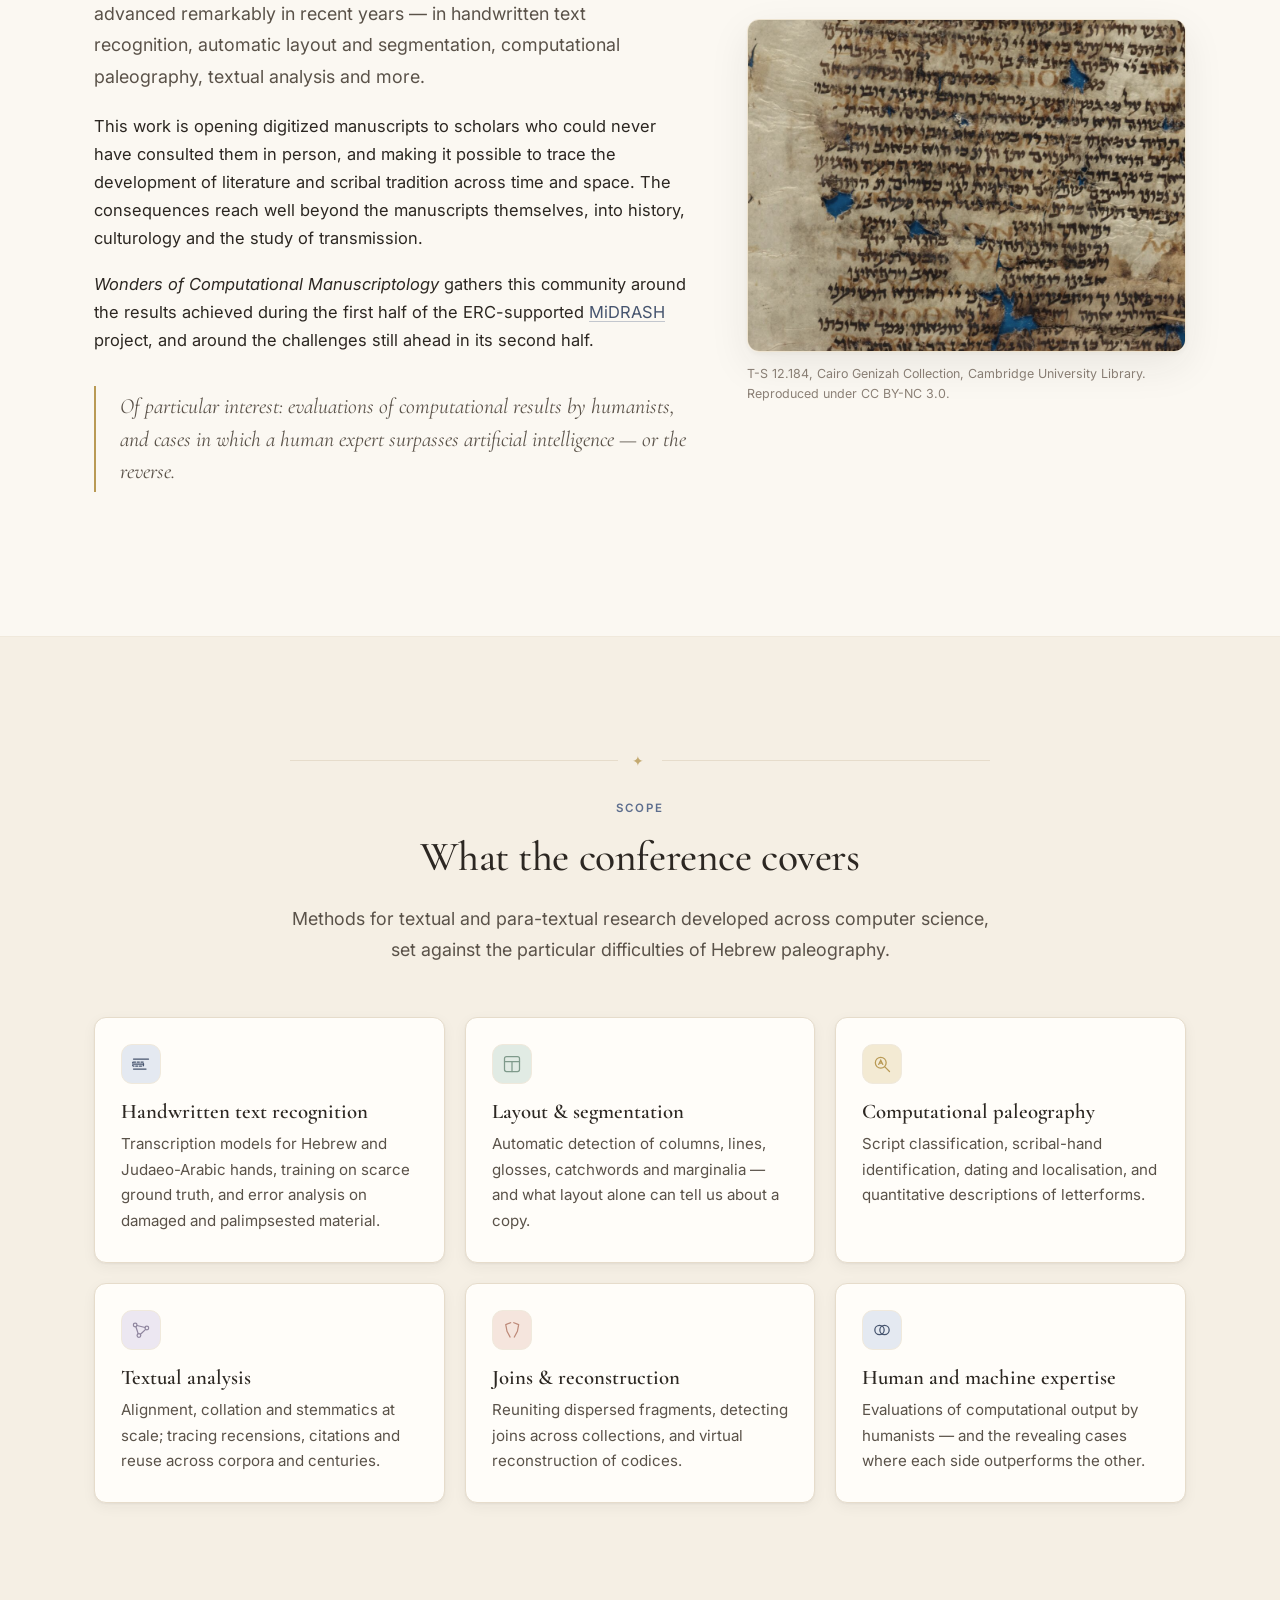
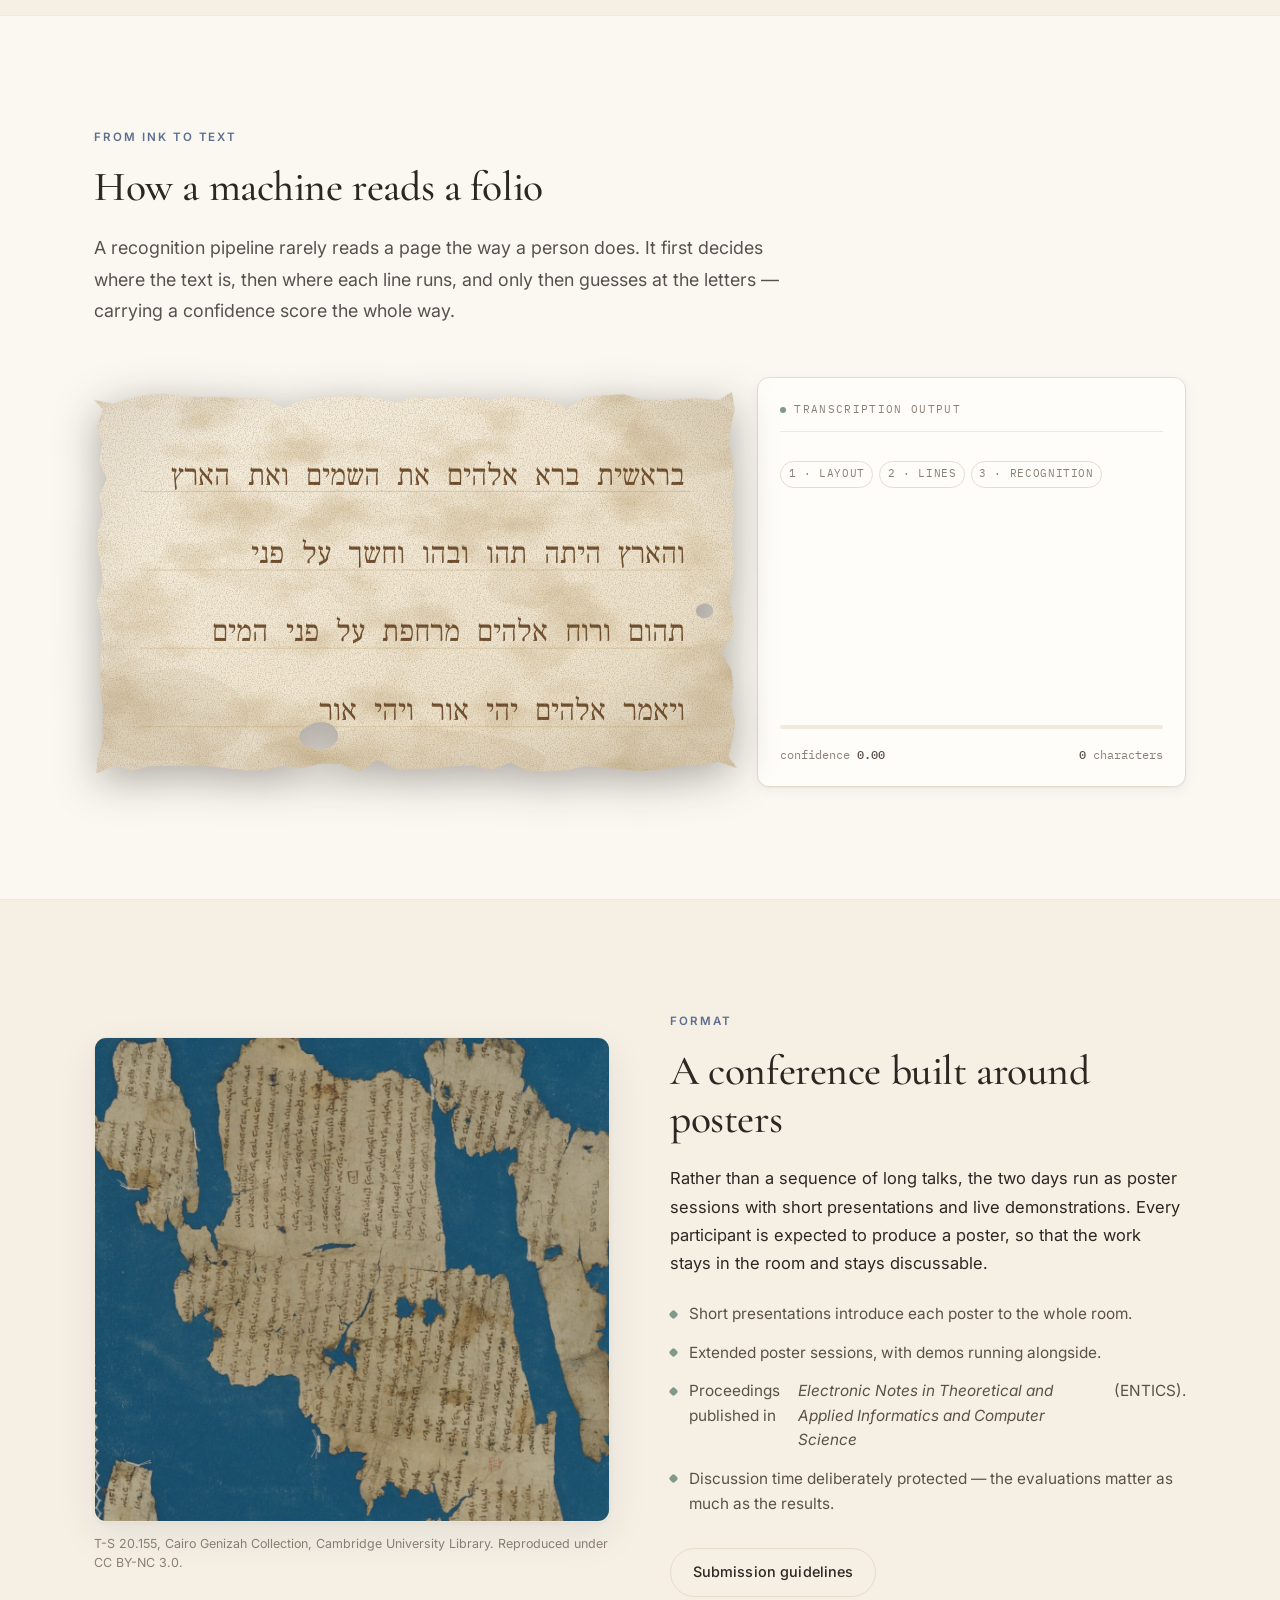
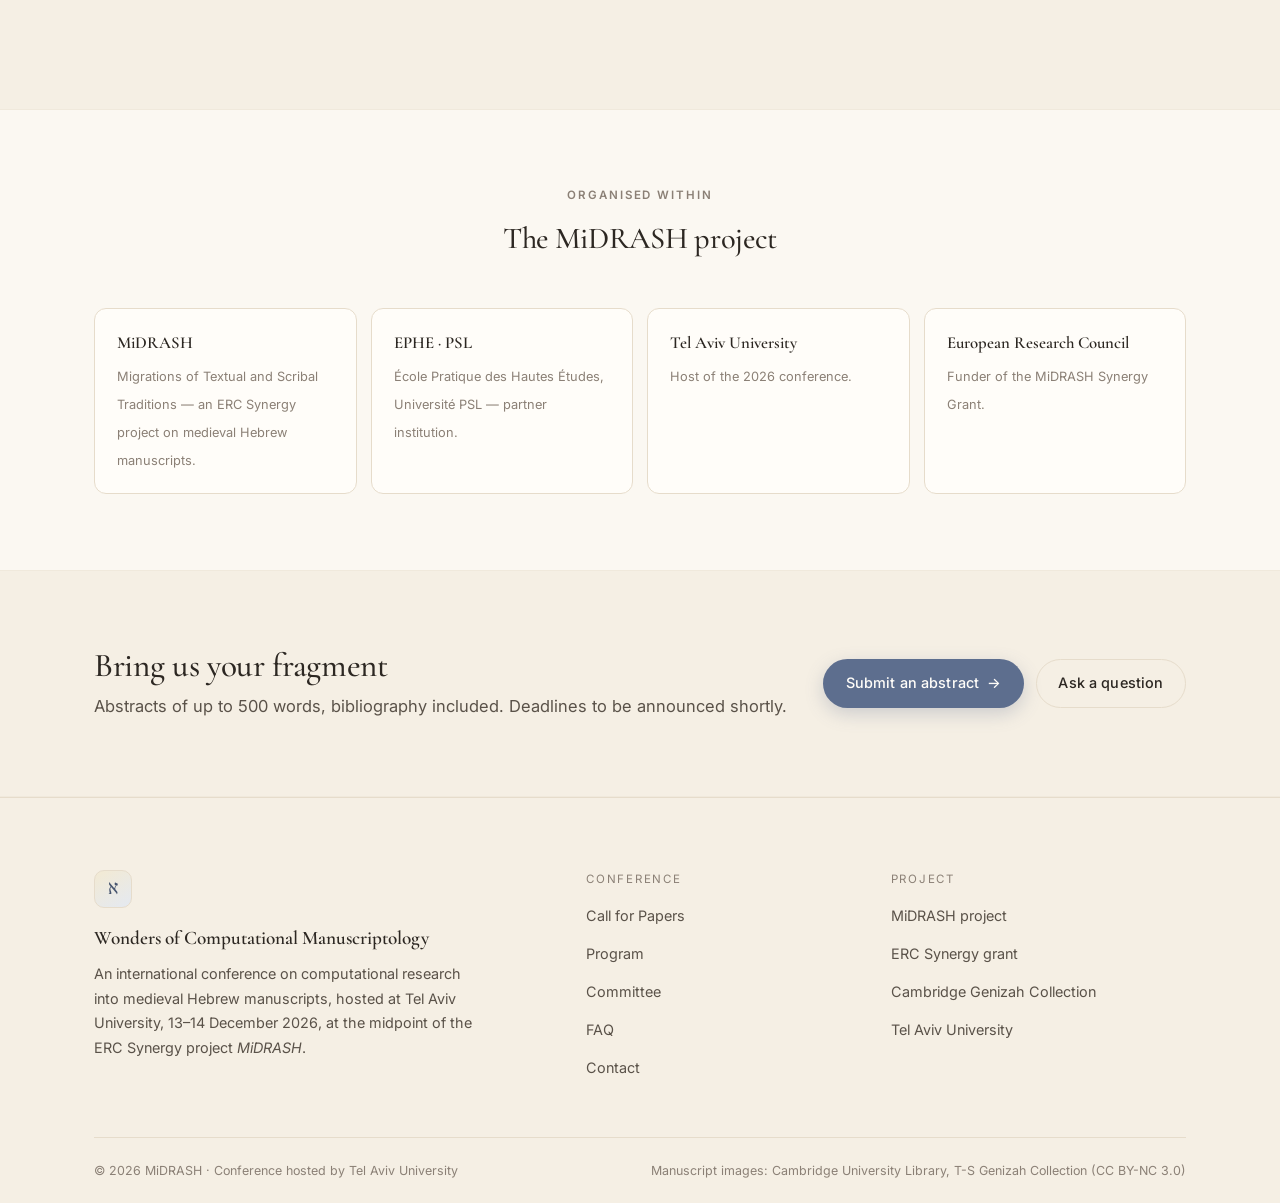
==== commit 0683a5d6: "Refine topics grid and OCR demo - Call for Papers topics: fixed 2x2 card grid - Home: remove aleph o" ====
--- a/index.html
+++ b/index.html
@@ -8,7 +8,7 @@
   <link rel="preconnect" href="https://fonts.googleapis.com">
   <link rel="preconnect" href="https://fonts.gstatic.com" crossorigin>
   <link href="https://fonts.googleapis.com/css2?family=Cormorant+Garamond:ital,wght@0,400;0,500;0,600;0,700;1,400;1,500&family=Frank+Ruhl+Libre:wght@400;500&family=IBM+Plex+Mono:wght@400;500&family=Inter:wght@300;400;500;600&display=swap" rel="stylesheet">
-  <link rel="stylesheet" href="assets/css/site.css">
+  <link rel="stylesheet" href="assets/css/site.css?v=2">
   <script>document.documentElement.classList.add("js");</script>
 </head>
 <body>
@@ -107,7 +107,6 @@
       <div class="wrap">
         <div class="split split--wide-text">
           <div class="reveal">
-            <p class="ornament ornament--left"><span>&#1488;&#1500;&#1507;</span></p>
             <h2>Reading the unread</h2>
             <p class="lede">Computational research on medieval Hebrew manuscripts has advanced remarkably in recent years &mdash; in handwritten text recognition, automatic layout and segmentation, computational paleography, textual analysis and more.</p>
             <p>This work is opening digitized manuscripts to scholars who could never have consulted them in person, and making it possible to trace the development of literature and scribal tradition across time and space. The consequences reach well beyond the manuscripts themselves, into history, culturology and the study of transmission.</p>
@@ -189,12 +188,39 @@
                   <stop offset="0.5" stop-color="#5D6E8E" stop-opacity="0.6"/>
                   <stop offset="1" stop-color="#5D6E8E" stop-opacity="0"/>
                 </linearGradient>
+                <radialGradient id="htr-vignette" cx="0.5" cy="0.45" r="0.75">
+                  <stop offset="0.55" stop-color="#1E140A" stop-opacity="0"/>
+                  <stop offset="1" stop-color="#8A6A40" stop-opacity="0.18"/>
+                </radialGradient>
+                <filter id="htr-grain" x="0" y="0" width="100%" height="100%">
+                  <feTurbulence type="fractalNoise" baseFrequency="0.85" numOctaves="3" seed="4" result="n"/>
+                  <feColorMatrix in="n" type="matrix" values="0 0 0 0 0.35  0 0 0 0 0.25  0 0 0 0 0.12  0 0 0 0.9 -0.38"/>
+                </filter>
+                <filter id="htr-mottle" x="0" y="0" width="100%" height="100%">
+                  <feTurbulence type="fractalNoise" baseFrequency="0.012 0.02" numOctaves="4" seed="11" result="m"/>
+                  <feColorMatrix in="m" type="matrix" values="0 0 0 0 0.55  0 0 0 0 0.40  0 0 0 0 0.20  0 0 0 1.2 -0.55"/>
+                </filter>
+                <filter id="htr-edge" x="-2%" y="-2%" width="104%" height="104%">
+                  <feTurbulence type="fractalNoise" baseFrequency="0.06" numOctaves="2" seed="2" result="e"/>
+                  <feDisplacementMap in="SourceGraphic" in2="e" scale="7"/>
+                </filter>
+                <mask id="htr-torn" maskUnits="userSpaceOnUse" x="0" y="0" width="640" height="380">
+                  <polygon fill="#fff" points="0.0,7.7 18.8,11.8 37.6,5.8 56.5,2.4 75.3,2.3 94.1,4.5 112.9,5.0 131.8,5.2 150.6,6.4 169.4,6.0 188.2,15.9 207.1,8.0 225.9,5.4 244.7,4.2 263.5,3.3 282.4,6.5 301.2,10.5 320.0,4.4 338.8,6.8 357.6,4.2 376.5,5.2 395.3,7.6 414.1,3.7 432.9,5.7 451.8,7.1 470.6,16.0 489.4,4.9 508.2,3.1 527.1,2.3 545.9,7.4 564.7,8.1 583.5,6.9 602.4,6.1 621.2,7.9 634.7,0.0 637.6,17.3 633.5,34.5 632.2,51.8 635.3,69.1 637.8,86.4 634.3,103.6 637.6,120.9 634.8,138.2 635.3,155.5 637.4,172.7 634.2,190.0 632.3,207.3 636.1,224.5 635.5,241.8 624.3,259.1 634.2,276.4 636.4,293.6 633.9,310.9 638.0,328.2 635.4,345.5 631.3,362.7 640.0,374.4 621.2,367.9 602.4,371.7 583.5,371.9 564.7,375.3 545.9,377.3 527.1,375.6 508.2,373.8 489.4,372.1 470.6,376.4 451.8,377.3 432.9,377.8 414.1,368.7 395.3,376.2 376.5,371.8 357.6,372.1 338.8,374.7 320.0,375.3 301.2,375.6 282.4,366.0 263.5,377.8 244.7,369.7 225.9,369.6 207.1,374.3 188.2,372.0 169.4,376.2 150.6,376.8 131.8,374.3 112.9,372.2 94.1,372.3 75.3,372.0 56.5,372.3 37.6,376.4 18.8,371.9 2.2,380.0 3.8,362.7 8.7,345.5 8.6,328.2 8.7,310.9 6.4,293.6 6.1,276.4 6.4,259.1 7.9,241.8 6.6,224.5 2.6,207.3 8.4,190.0 7.3,172.7 3.2,155.5 4.3,138.2 8.8,120.9 4.8,103.6 12.7,86.4 5.2,69.1 8.3,51.8 3.0,34.5 8.9,17.3"/>
+                  <path d="M214 332c9-6 22-4 27 4s-1 18-12 19-22-2-24-9 2-10 9-14z" fill="#000"/>
+                  <path d="M603 212c5-3 12-1 13 4s-3 9-8 9-9-3-9-7 1-4 4-6z" fill="#000"/>
+                </mask>
               </defs>
 
-              <rect width="640" height="380" fill="url(#htr-parchment)"/>
-              <ellipse class="htr-stain" cx="72" cy="322" rx="82" ry="46"/>
-              <ellipse class="htr-stain" cx="592" cy="46" rx="64" ry="38"/>
-              <ellipse class="htr-stain" cx="300" cy="368" rx="150" ry="34"/>
+              <g mask="url(#htr-torn)">
+              <g filter="url(#htr-edge)">
+                <rect x="-10" y="-10" width="660" height="400" fill="url(#htr-parchment)"/>
+                <rect x="-10" y="-10" width="660" height="400" filter="url(#htr-mottle)"/>
+                <ellipse class="htr-stain" cx="72" cy="322" rx="82" ry="46"/>
+                <ellipse class="htr-stain" cx="592" cy="46" rx="64" ry="38"/>
+                <ellipse class="htr-stain" cx="300" cy="368" rx="150" ry="34"/>
+                <ellipse class="htr-stain" cx="430" cy="190" rx="40" ry="24"/>
+                <rect x="-10" y="-10" width="660" height="400" fill="url(#htr-vignette)"/>
+              </g>
 
               <g id="htr-rules"></g>
               <g id="htr-regions"></g>
@@ -203,6 +229,8 @@
               <g id="htr-scan">
                 <rect x="0" y="0" width="640" height="3" fill="url(#htr-scan-grad)"/>
                 <rect x="0" y="-18" width="640" height="18" fill="#5D6E8E" opacity="0.06"/>
+              </g>
+              <rect width="640" height="380" filter="url(#htr-grain)" pointer-events="none"/>
               </g>
             </svg>
           </div>
@@ -224,7 +252,6 @@
           </aside>
         </div>
 
-        <p class="caption" style="margin-top:16px;max-width:70ch">An illustration, not a live model: the sequence above is scripted to show the shape of a typical pipeline. Real systems on Genizah material contend with faded ink, holes, overlapping hands and abbreviations &mdash; which is much of what this conference is about.</p>
       </div>
     </section>
 
--- a/assets/css/site.css
+++ b/assets/css/site.css
@@ -328,6 +328,9 @@
 .grid-2 { grid-template-columns: repeat(auto-fit, minmax(280px, 1fr)); }
 .grid-3 { grid-template-columns: repeat(auto-fit, minmax(310px, 1fr)); }
 .grid-4 { grid-template-columns: repeat(auto-fit, minmax(210px, 1fr)); }
+/* Always two columns on wider screens, so four cards sit as an even 2x2. */
+.grid-2x2 { grid-template-columns: 1fr; }
+@media (min-width: 720px) { .grid-2x2 { grid-template-columns: repeat(2, 1fr); } }
 
 .card {
   background: var(--surface);
@@ -410,11 +413,11 @@
 @media (min-width: 900px) { .ocr-stage { grid-template-columns: 1.5fr 1fr; } }
 
 .ocr-page {
-  position: relative; border-radius: var(--r); overflow: hidden;
-  border: 1px solid var(--rule); box-shadow: var(--shadow);
-  /* The panel is a manuscript surface: the gradient continues past the SVG so
-     the box reads as one piece of parchment when the grid stretches it. */
-  background: linear-gradient(135deg, #F7F0E1, #F0E6D2 55%, #E8DBC2);
+  position: relative; overflow: visible;
+  filter: drop-shadow(0 10px 22px rgba(20,12,4,.35));
+  /* The SVG draws its own torn, darkened parchment, so the box stays bare
+     and the drop-shadow follows the irregular edge. */
+  background: none;
   display: flex; align-items: center;
 }
 .ocr-page svg { display: block; width: 100%; height: auto; }
@@ -599,7 +602,7 @@
 }
 .htr-box.on { opacity: 1; transform: scale(1); }
 #htr-scan { opacity: 0; will-change: transform; }
-.htr-stain { fill: rgba(150,110,60,.055); }
+.htr-stain { fill: rgba(150,110,60,.07); }
 
 /* ---------- Narrow phones ---------- */
 @media (max-width: 600px) {
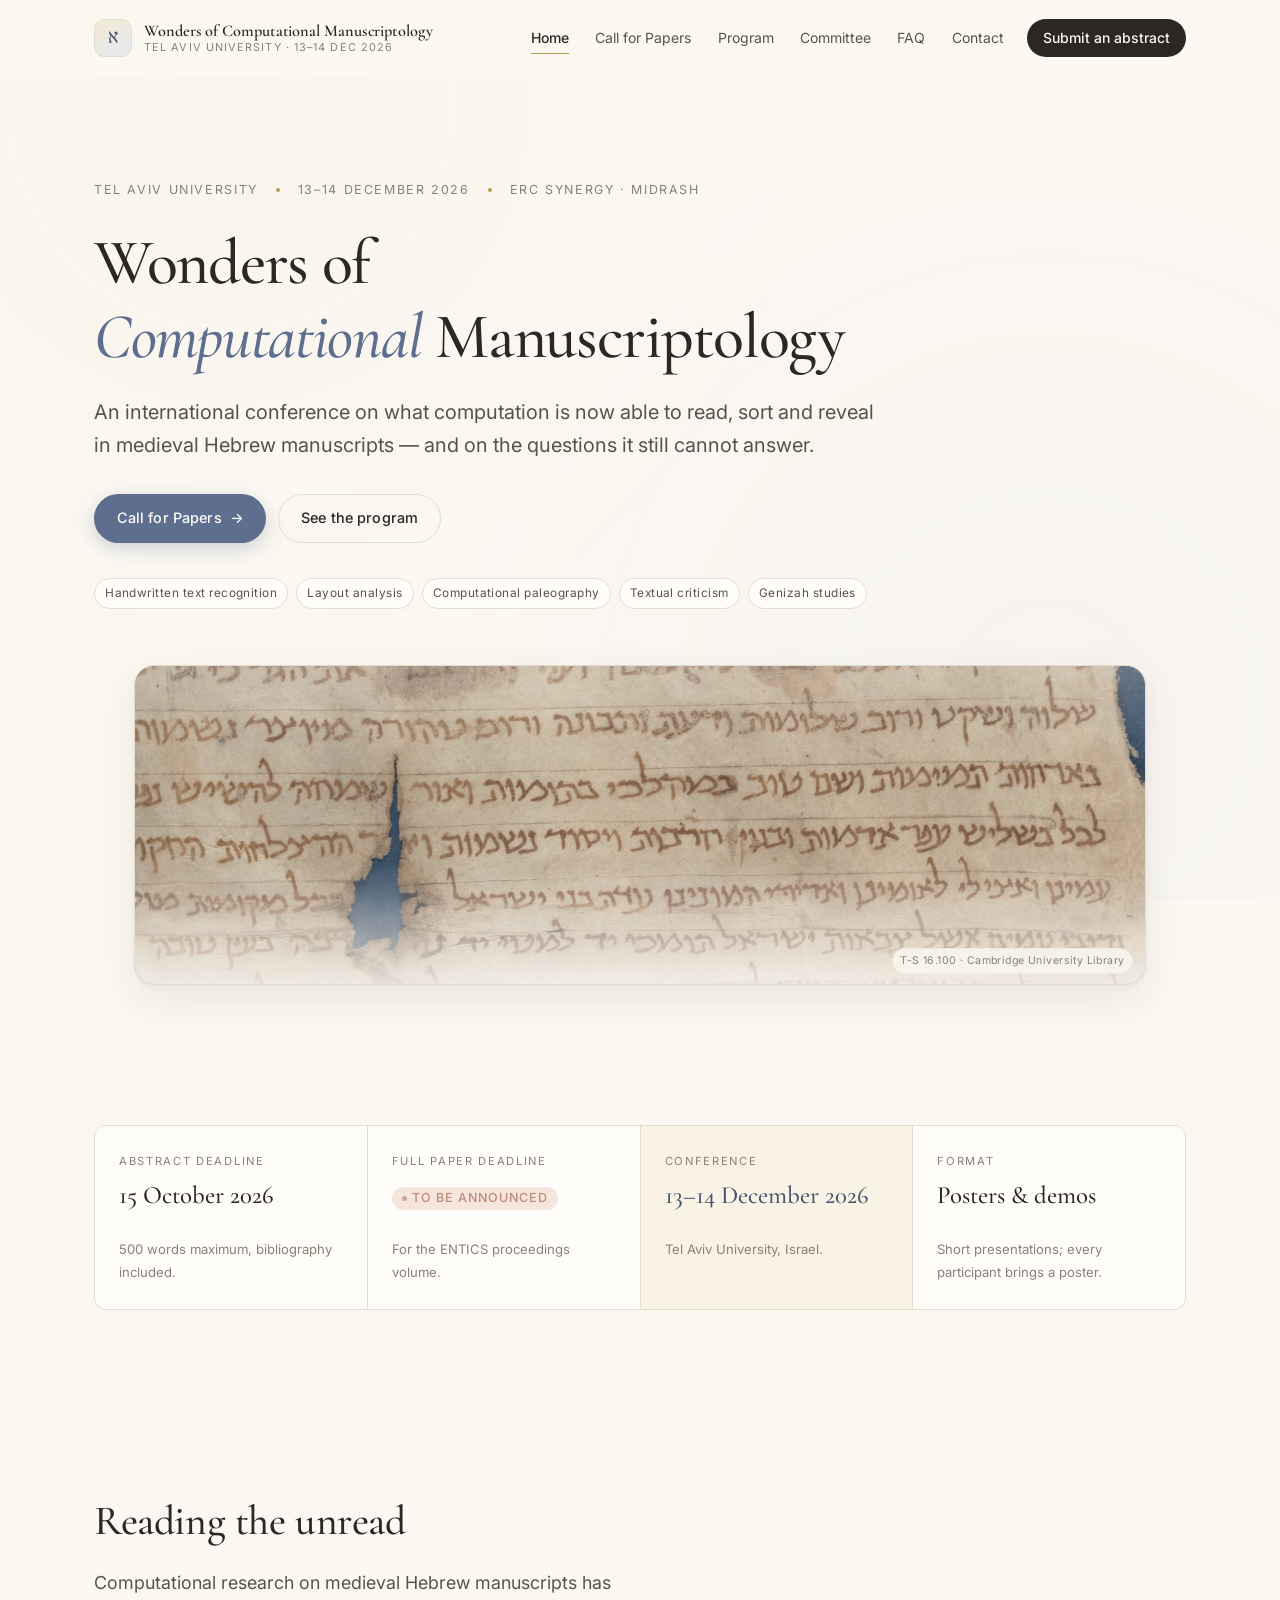
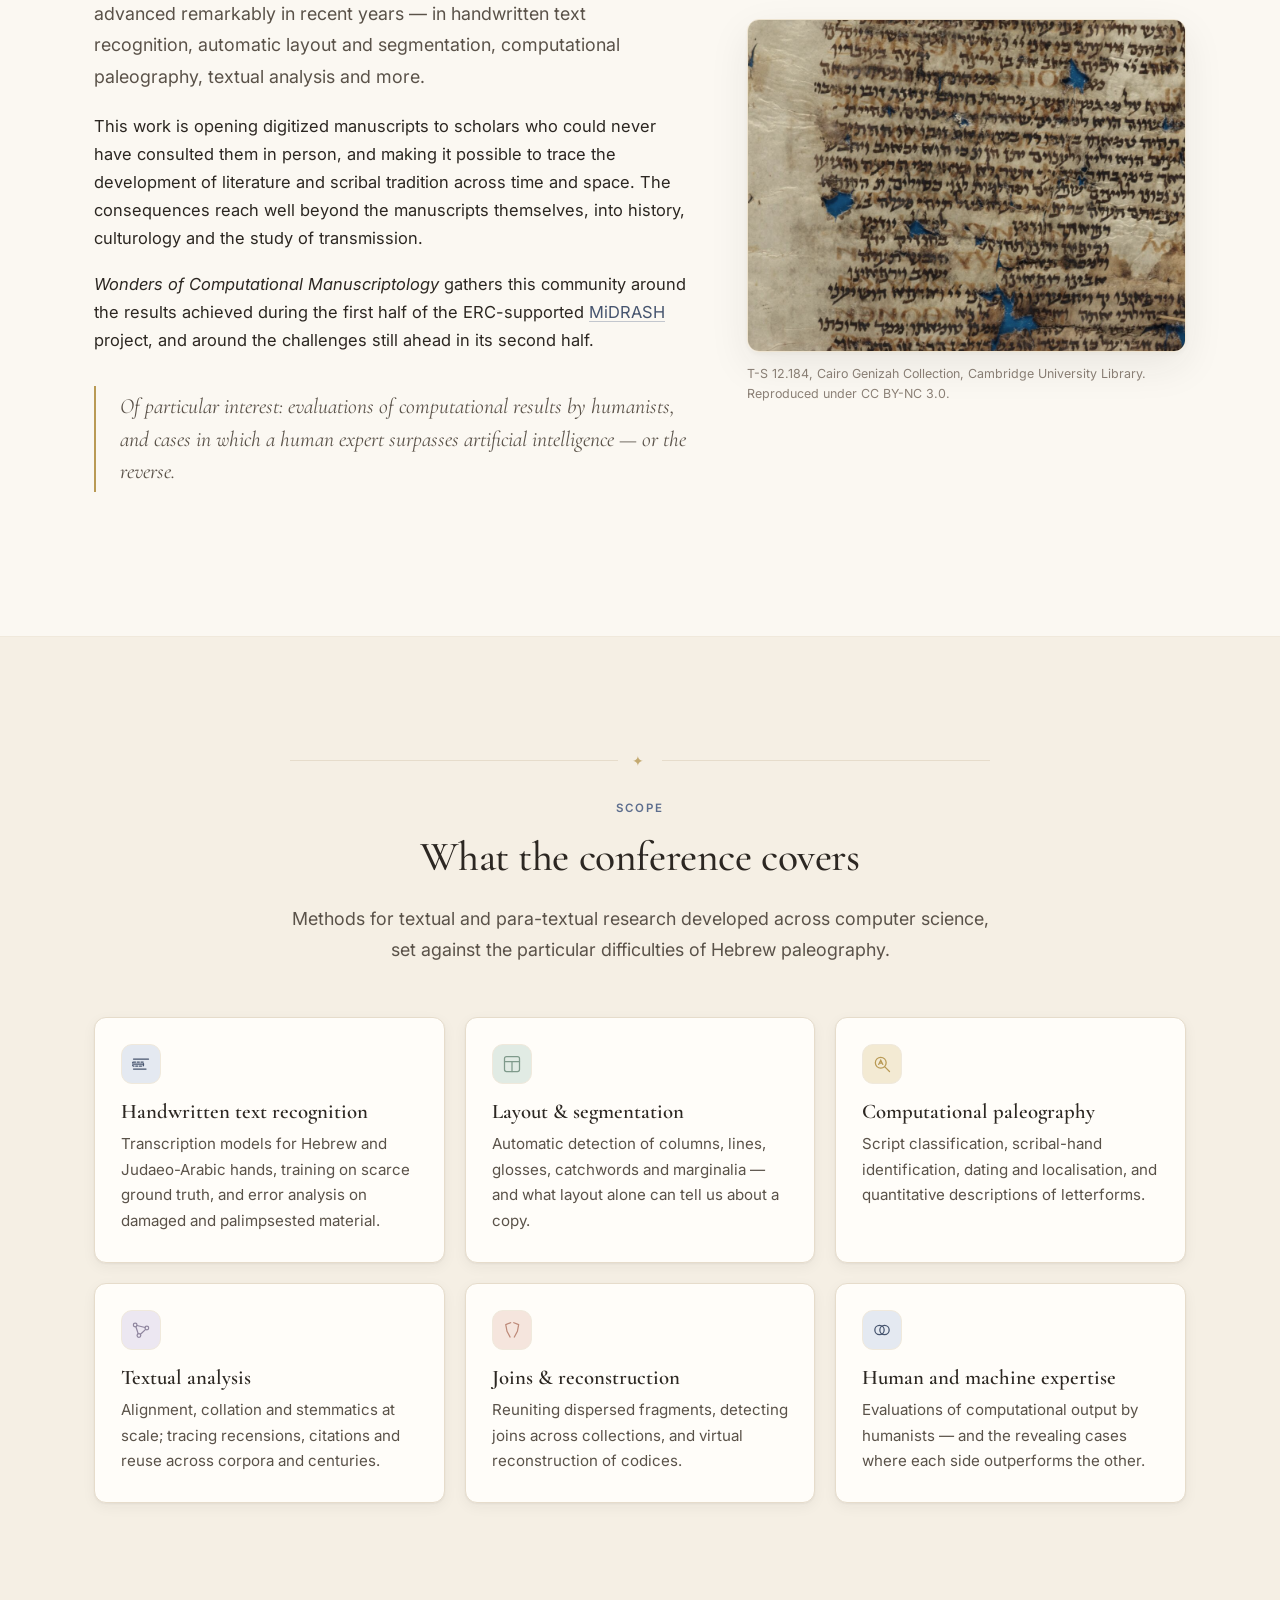
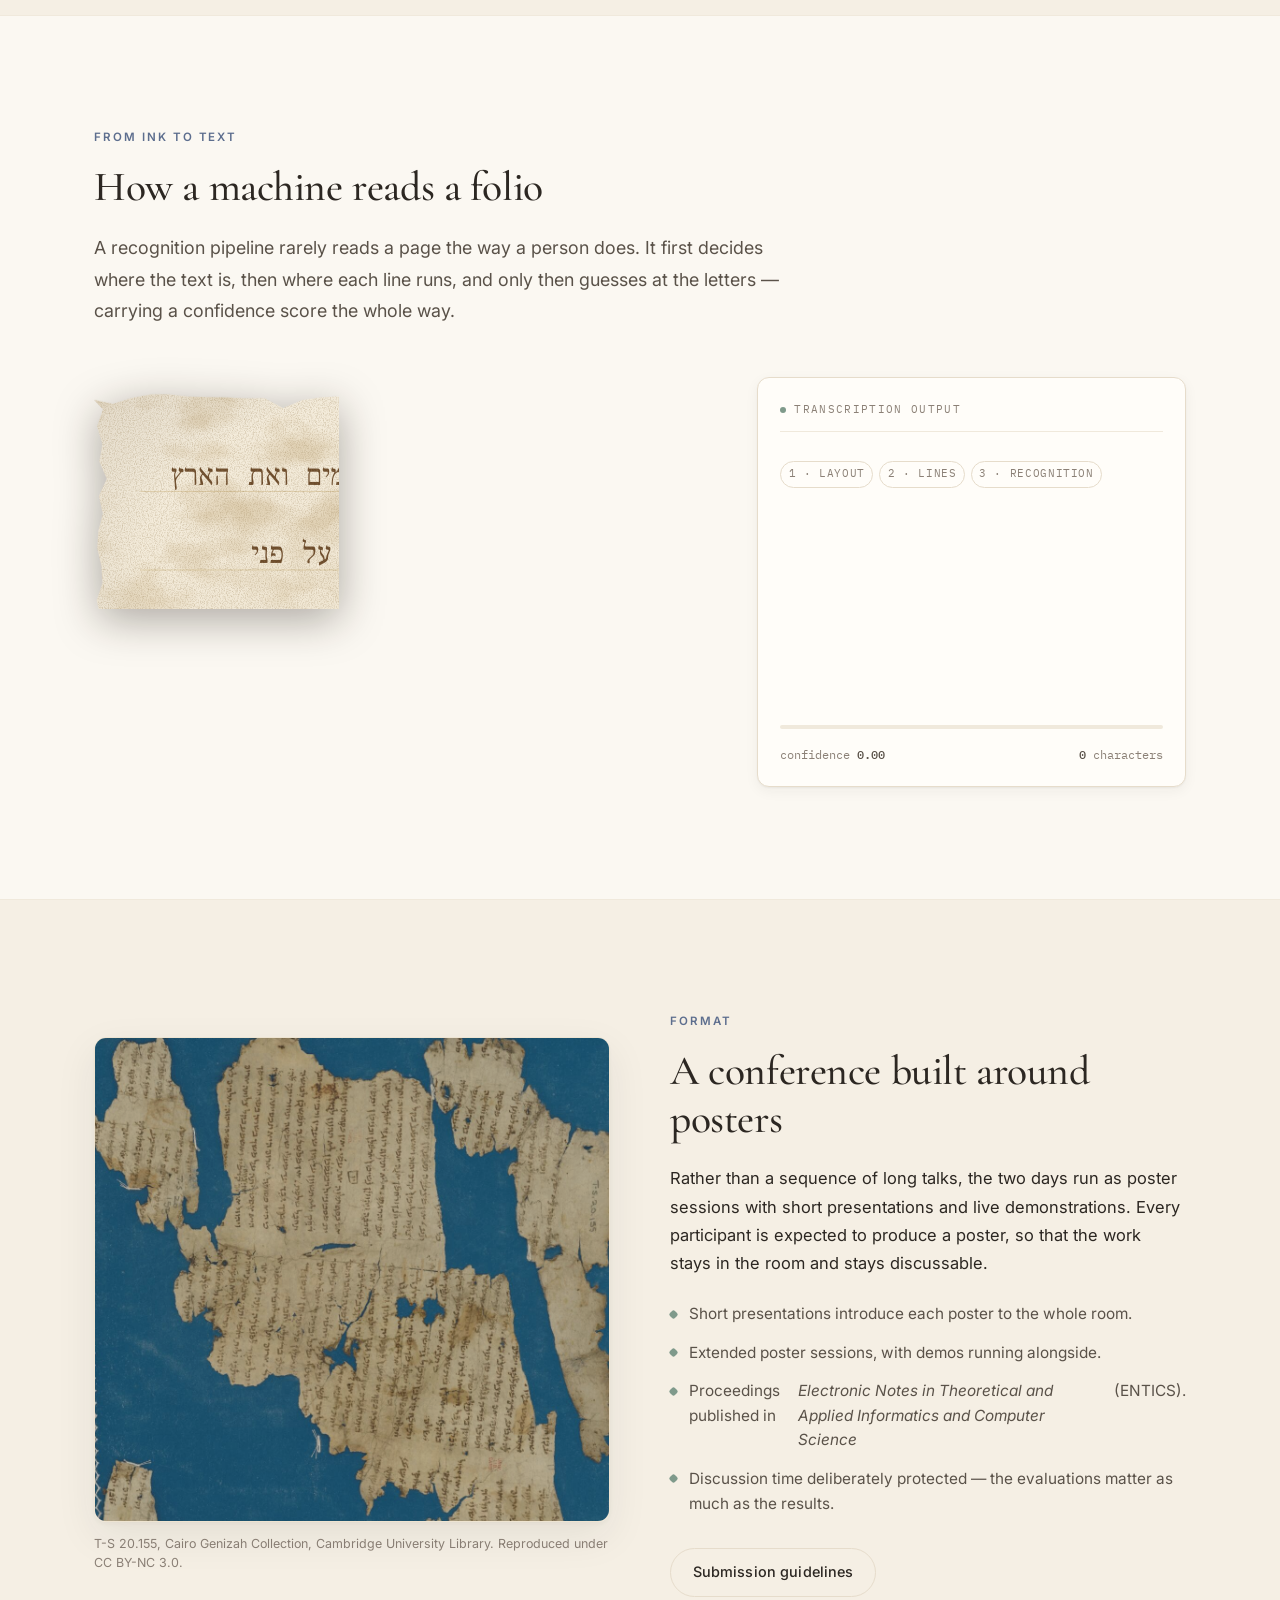
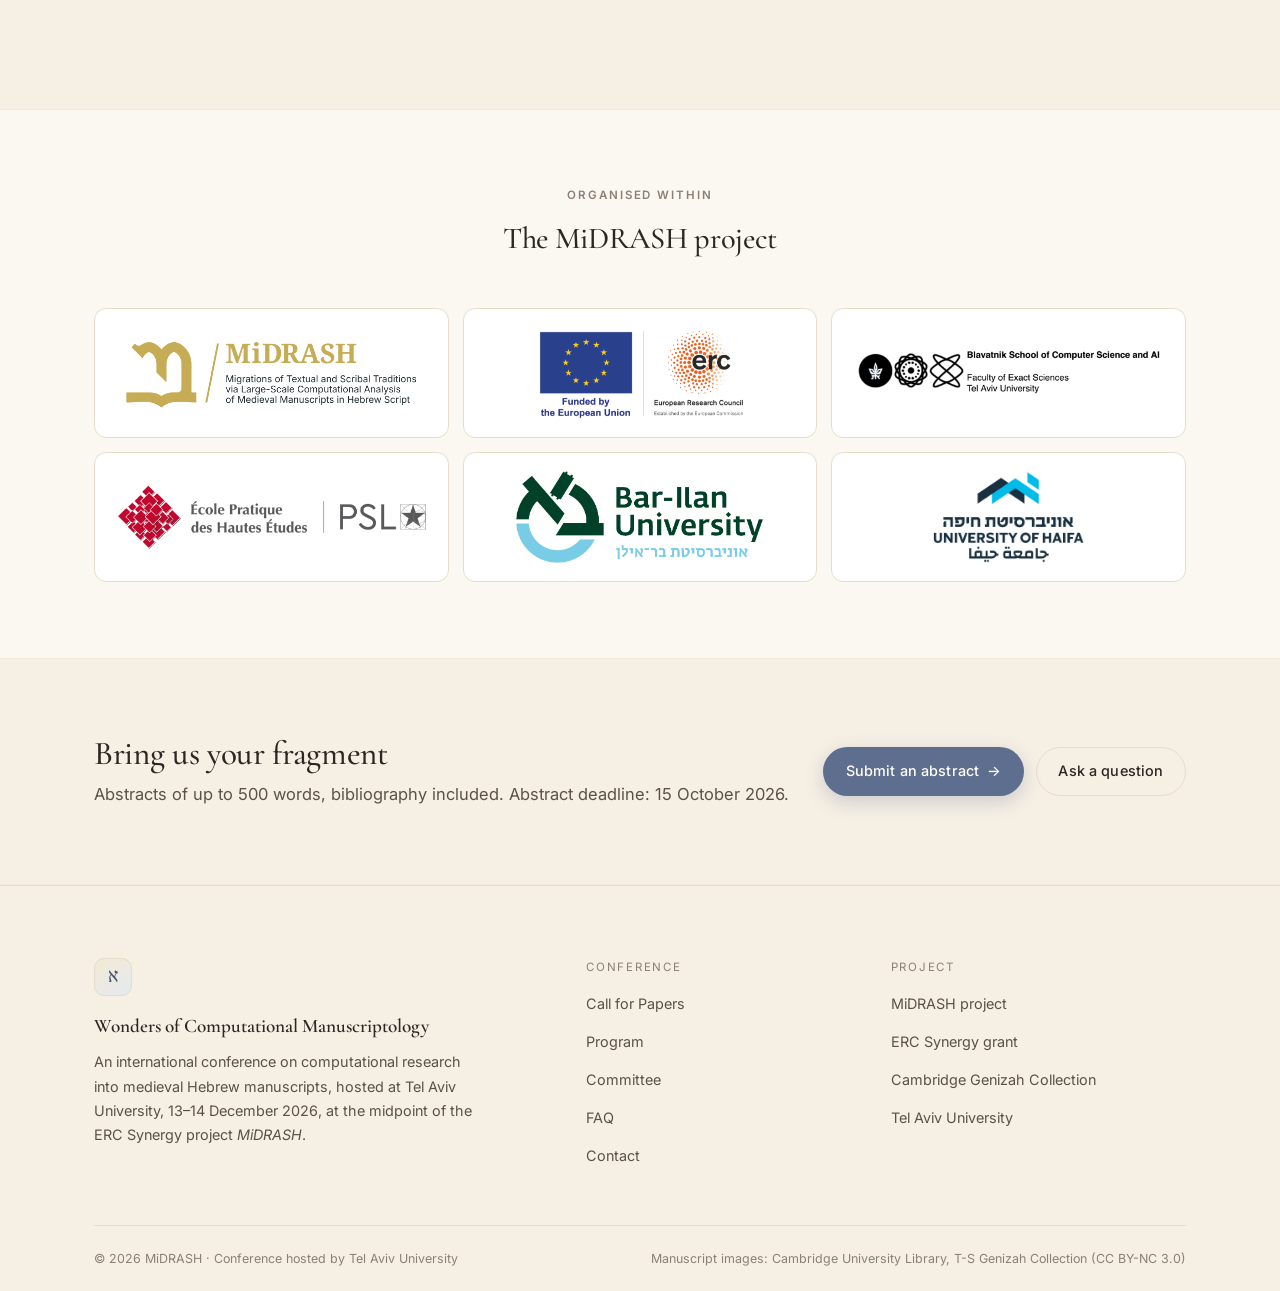
==== commit f5efa14d: "Add partner logos, confirm abstract and notification dates, add contact email" ====
--- a/index.html
+++ b/index.html
@@ -78,8 +78,7 @@
         <div class="dates reveal">
           <div class="date-cell">
             <p class="date-label">Abstract deadline</p>
-            <!-- TODO: replace with the confirmed date -->
-            <p class="date-value"><span class="tba">To be announced</span></p>
+            <p class="date-value">15 October 2026</p>
             <p class="date-note">500 words maximum, bibliography included.</p>
           </div>
           <div class="date-cell">
@@ -288,23 +287,13 @@
           <p class="eyebrow">Organised within</p>
           <h2 style="font-size:clamp(1.5rem,2.4vw,1.9rem)">The MiDRASH project</h2>
         </div>
-        <div class="partners reveal">
-          <a class="partner" href="https://www.midrash.eu/" rel="noopener">
-            <span class="partner-name">MiDRASH</span>
-            <span class="partner-desc">Migrations of Textual and Scribal Traditions &mdash; an ERC Synergy project on medieval Hebrew manuscripts.</span>
-          </a>
-          <a class="partner" href="https://www.ephe.psl.eu/erc-synergy-midrash-cest-parti" rel="noopener">
-            <span class="partner-name">EPHE &middot; PSL</span>
-            <span class="partner-desc">École Pratique des Hautes Études, Université PSL &mdash; partner institution.</span>
-          </a>
-          <a class="partner" href="https://www.tau.ac.il/" rel="noopener">
-            <span class="partner-name">Tel Aviv University</span>
-            <span class="partner-desc">Host of the 2026 conference.</span>
-          </a>
-          <a class="partner" href="https://erc.europa.eu/" rel="noopener">
-            <span class="partner-name">European Research Council</span>
-            <span class="partner-desc">Funder of the MiDRASH Synergy Grant.</span>
-          </a>
+        <div class="logos reveal">
+          <a class="logo-tile" href="https://www.midrash.eu/" rel="noopener"><img src="assets/img/logos/midrash.png" alt="MiDRASH – Migrations of Textual and Scribal Traditions" width="1200" height="301" loading="lazy"></a>
+          <a class="logo-tile" href="https://erc.europa.eu/" rel="noopener"><img src="assets/img/logos/erc.png" alt="Funded by the European Union – European Research Council" width="712" height="312" loading="lazy"></a>
+          <a class="logo-tile" href="https://www.tau.ac.il/" rel="noopener"><img src="assets/img/logos/tau.png" alt="Tel Aviv University – Blavatnik School of Computer Science and AI" width="1000" height="181" loading="lazy"></a>
+          <a class="logo-tile" href="https://www.ephe.psl.eu/erc-synergy-midrash-cest-parti" rel="noopener"><img src="assets/img/logos/ephe.png" alt="École Pratique des Hautes Études – PSL" width="1000" height="210" loading="lazy"></a>
+          <a class="logo-tile" href="https://www.biu.ac.il/en" rel="noopener"><img src="assets/img/logos/bar-ilan.jpg" alt="Bar-Ilan University" width="835" height="311" loading="lazy"></a>
+          <a class="logo-tile" href="https://www.haifa.ac.il/" rel="noopener"><img src="assets/img/logos/haifa.png" alt="University of Haifa" width="720" height="440" loading="lazy"></a>
         </div>
       </div>
     </section>
@@ -315,7 +304,7 @@
         <div class="cta-inner reveal">
           <div>
             <h2 style="font-size:clamp(1.6rem,2.6vw,2.1rem)">Bring us your fragment</h2>
-            <p>Abstracts of up to 500 words, bibliography included. Deadlines to be announced shortly.</p>
+            <p>Abstracts of up to 500 words, bibliography included. Abstract deadline: 15 October 2026.</p>
           </div>
           <div class="btn-row">
             <a class="btn btn-primary" href="call-for-papers.html#submit">Submit an abstract <span class="arrow" aria-hidden="true">&rarr;</span></a>
--- a/assets/css/site.css
+++ b/assets/css/site.css
@@ -555,6 +555,17 @@
 .partner-name { font-family: var(--display); font-size: 1.05rem; font-weight: 600; display: block; margin-bottom: .2em; }
 .partner-desc { font-size: .8rem; color: var(--ink-3); line-height: 1.5; }
 
+.logos { display: grid; gap: 14px; grid-template-columns: repeat(2, 1fr); }
+@media (min-width: 900px) { .logos { grid-template-columns: repeat(3, 1fr); } }
+.logo-tile {
+  display: flex; align-items: center; justify-content: center; height: 130px; padding: 18px 22px;
+  background: #fff; border: 1px solid var(--rule); border-radius: var(--r);
+  transition: transform .3s var(--ease), border-color .3s var(--ease);
+}
+.logo-tile:hover { transform: translateY(-3px); border-color: var(--indigo); }
+.logo-tile img { max-width: 100%; max-height: 100%; width: auto; height: auto; object-fit: contain; }
+@media (max-width: 520px) { .logo-tile { height: 96px; padding: 12px 14px; } }
+
 /* ---------- Contact ---------- */
 .contact-line { display: flex; gap: 14px; align-items: flex-start; padding: 18px 0; border-bottom: 1px solid var(--rule-soft); }
 .contact-line:last-child { border-bottom: 0; }
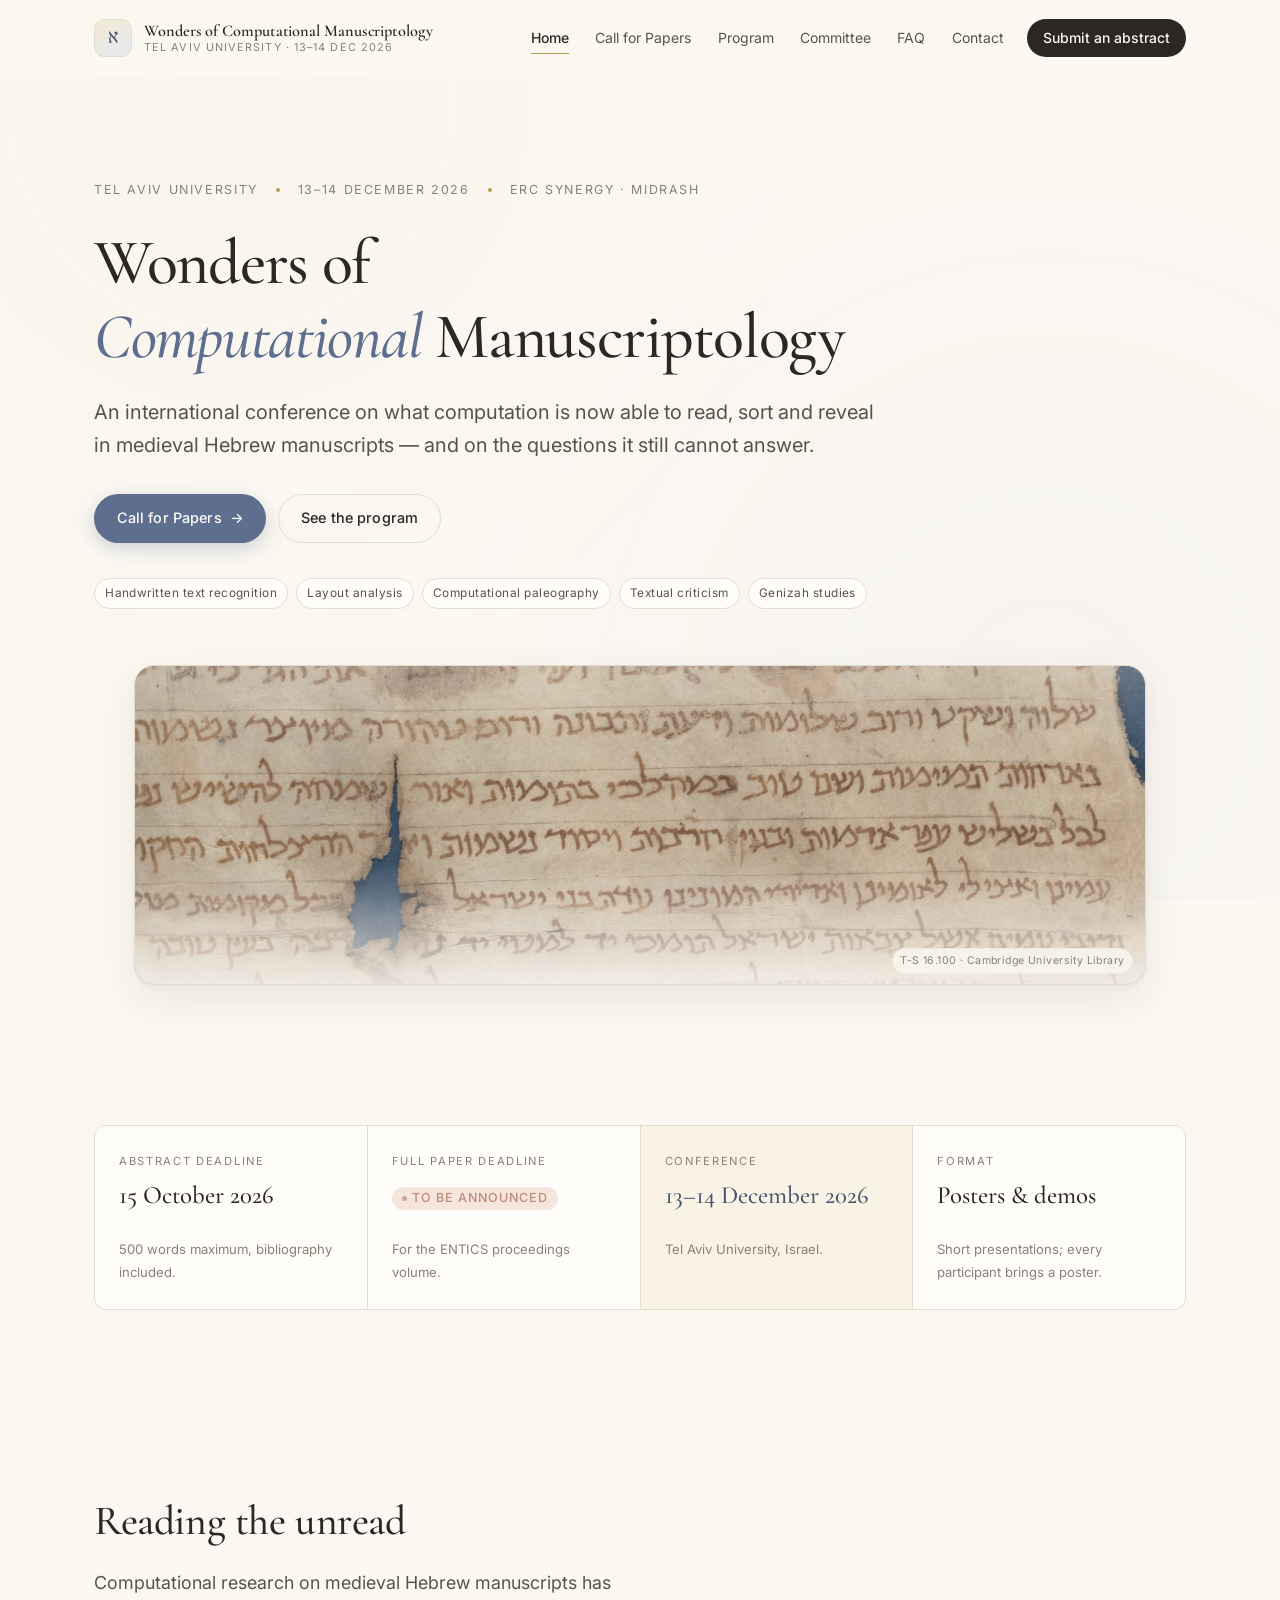
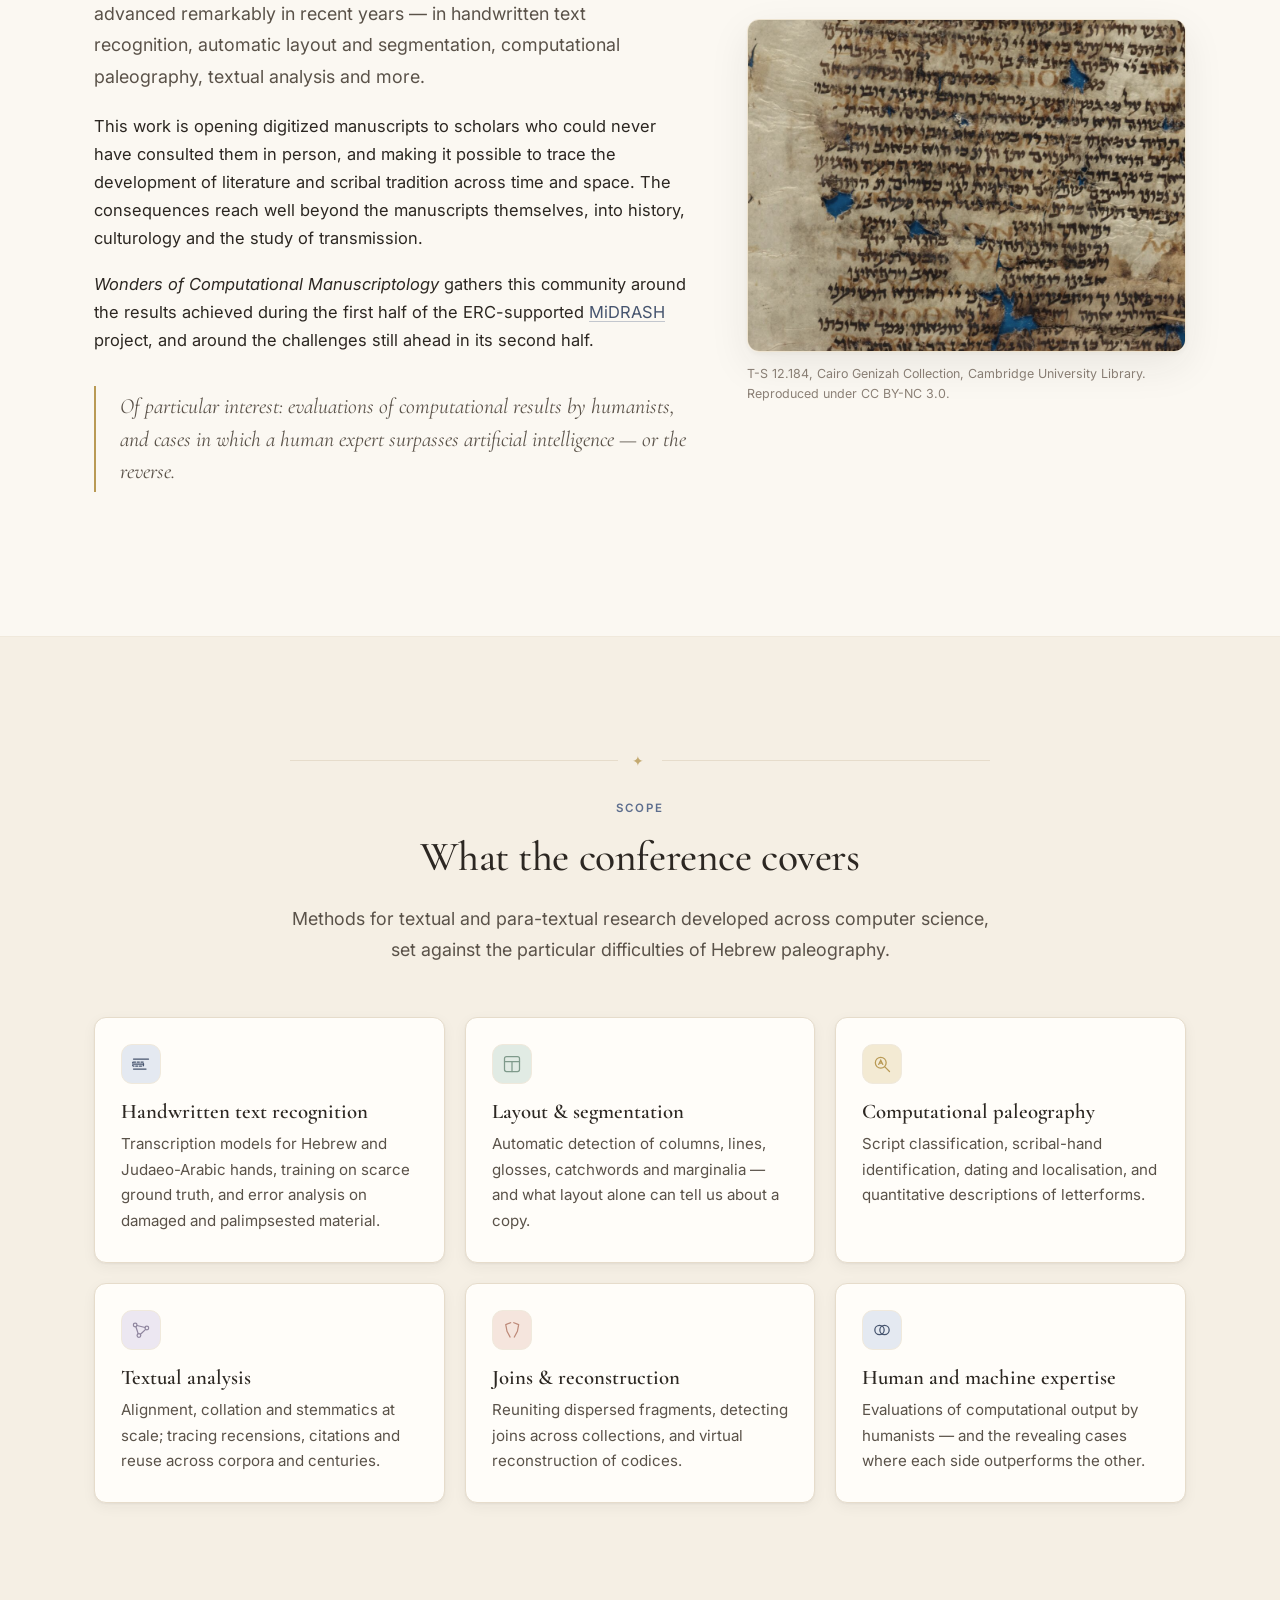
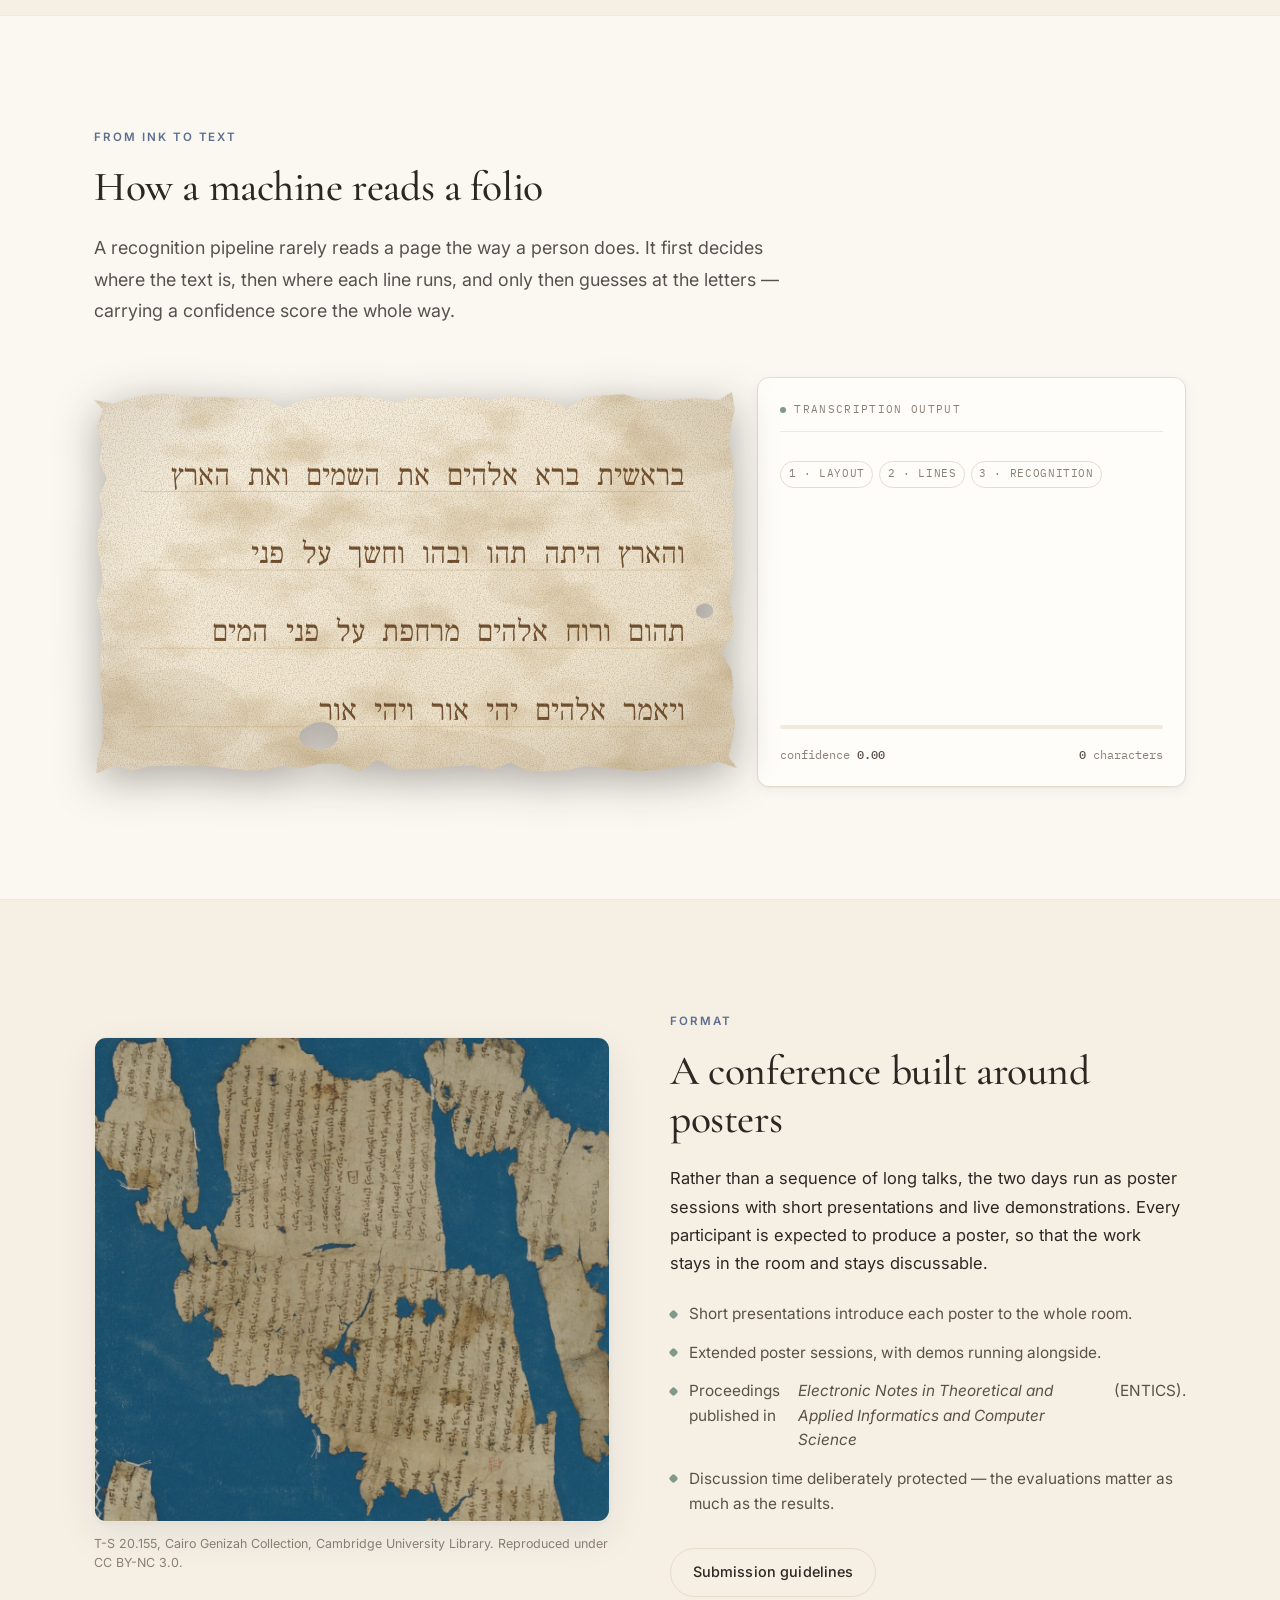
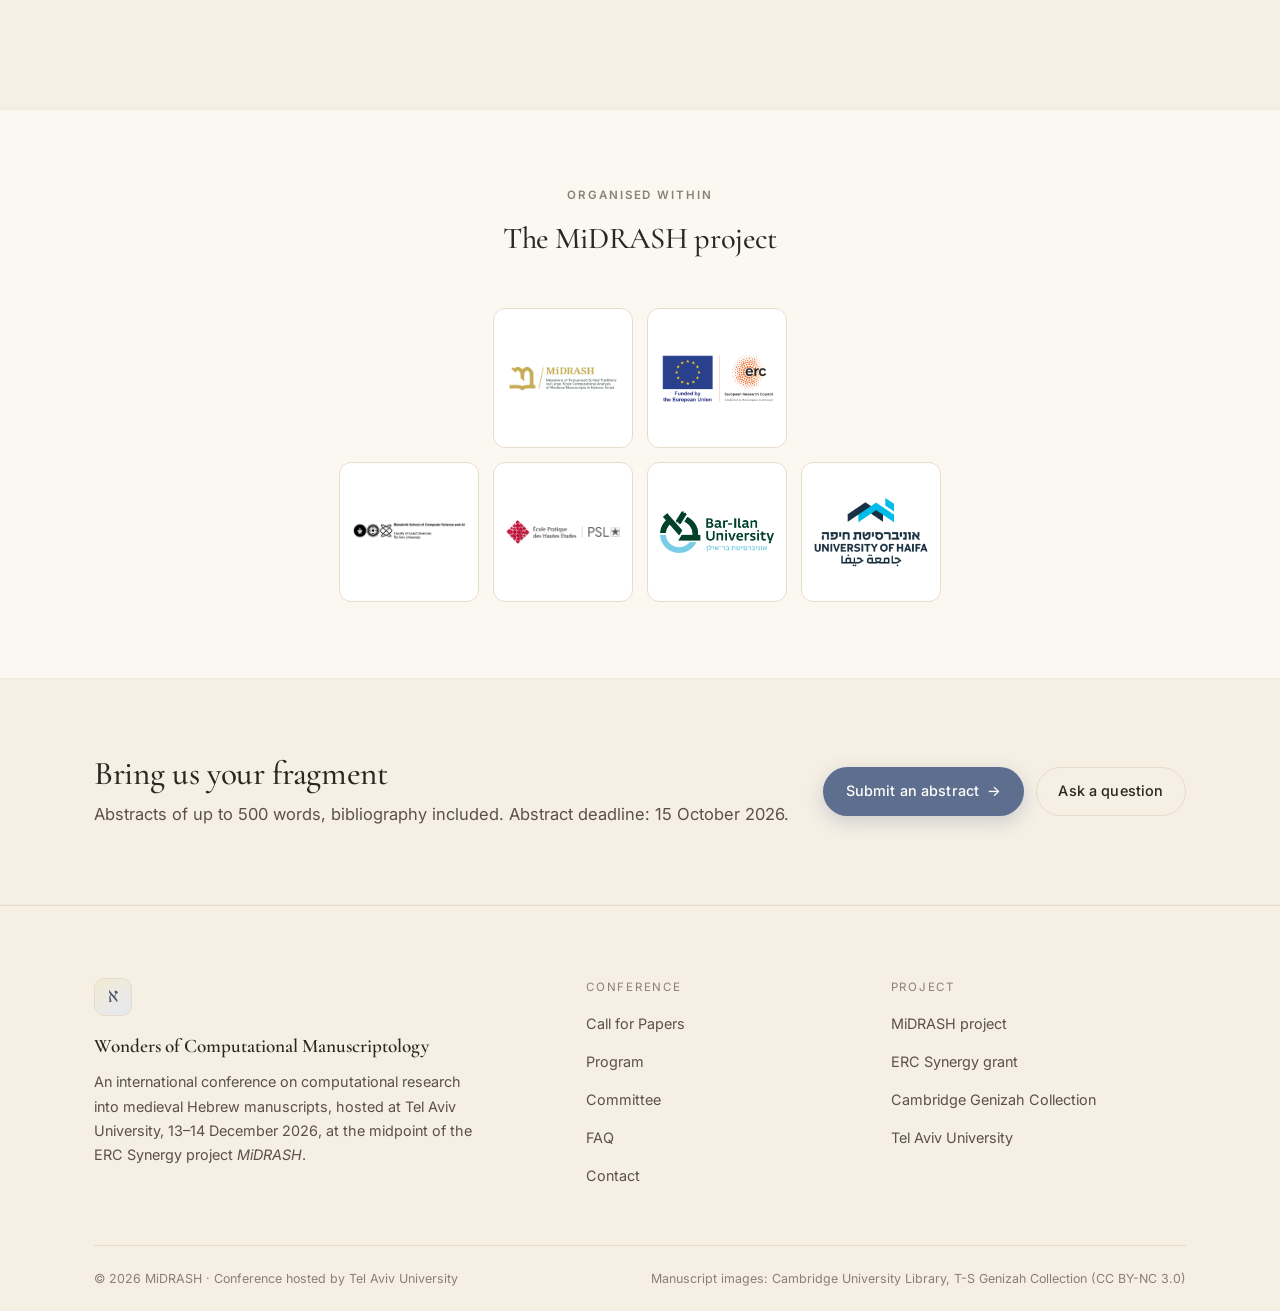
==== commit 8ad657b5: "Show partner logos as small square boxes in two rows" ====
--- a/index.html
+++ b/index.html
@@ -288,12 +288,16 @@
           <h2 style="font-size:clamp(1.5rem,2.4vw,1.9rem)">The MiDRASH project</h2>
         </div>
         <div class="logos reveal">
+          <div class="logo-row">
           <a class="logo-tile" href="https://www.midrash.eu/" rel="noopener"><img src="assets/img/logos/midrash.png" alt="MiDRASH – Migrations of Textual and Scribal Traditions" width="1200" height="301" loading="lazy"></a>
           <a class="logo-tile" href="https://erc.europa.eu/" rel="noopener"><img src="assets/img/logos/erc.png" alt="Funded by the European Union – European Research Council" width="712" height="312" loading="lazy"></a>
+          </div>
+          <div class="logo-row">
           <a class="logo-tile" href="https://www.tau.ac.il/" rel="noopener"><img src="assets/img/logos/tau.png" alt="Tel Aviv University – Blavatnik School of Computer Science and AI" width="1000" height="181" loading="lazy"></a>
           <a class="logo-tile" href="https://www.ephe.psl.eu/erc-synergy-midrash-cest-parti" rel="noopener"><img src="assets/img/logos/ephe.png" alt="École Pratique des Hautes Études – PSL" width="1000" height="210" loading="lazy"></a>
           <a class="logo-tile" href="https://www.biu.ac.il/en" rel="noopener"><img src="assets/img/logos/bar-ilan.jpg" alt="Bar-Ilan University" width="835" height="311" loading="lazy"></a>
           <a class="logo-tile" href="https://www.haifa.ac.il/" rel="noopener"><img src="assets/img/logos/haifa.png" alt="University of Haifa" width="720" height="440" loading="lazy"></a>
+          </div>
         </div>
       </div>
     </section>
--- a/assets/css/site.css
+++ b/assets/css/site.css
@@ -555,16 +555,16 @@
 .partner-name { font-family: var(--display); font-size: 1.05rem; font-weight: 600; display: block; margin-bottom: .2em; }
 .partner-desc { font-size: .8rem; color: var(--ink-3); line-height: 1.5; }
 
-.logos { display: grid; gap: 14px; grid-template-columns: repeat(2, 1fr); }
-@media (min-width: 900px) { .logos { grid-template-columns: repeat(3, 1fr); } }
+.logos { display: flex; flex-direction: column; align-items: center; gap: 14px; }
+.logo-row { display: flex; justify-content: center; gap: 14px; width: 100%; }
 .logo-tile {
-  display: flex; align-items: center; justify-content: center; height: 130px; padding: 18px 22px;
+  display: flex; align-items: center; justify-content: center; flex: 0 1 140px; min-width: 0; aspect-ratio: 1; padding: 12px;
   background: #fff; border: 1px solid var(--rule); border-radius: var(--r);
   transition: transform .3s var(--ease), border-color .3s var(--ease);
 }
 .logo-tile:hover { transform: translateY(-3px); border-color: var(--indigo); }
 .logo-tile img { max-width: 100%; max-height: 100%; width: auto; height: auto; object-fit: contain; }
-@media (max-width: 520px) { .logo-tile { height: 96px; padding: 12px 14px; } }
+@media (max-width: 520px) { .logos, .logo-row { gap: 8px; } .logo-tile { padding: 6px; } }
 
 /* ---------- Contact ---------- */
 .contact-line { display: flex; gap: 14px; align-items: flex-start; padding: 18px 0; border-bottom: 1px solid var(--rule-soft); }
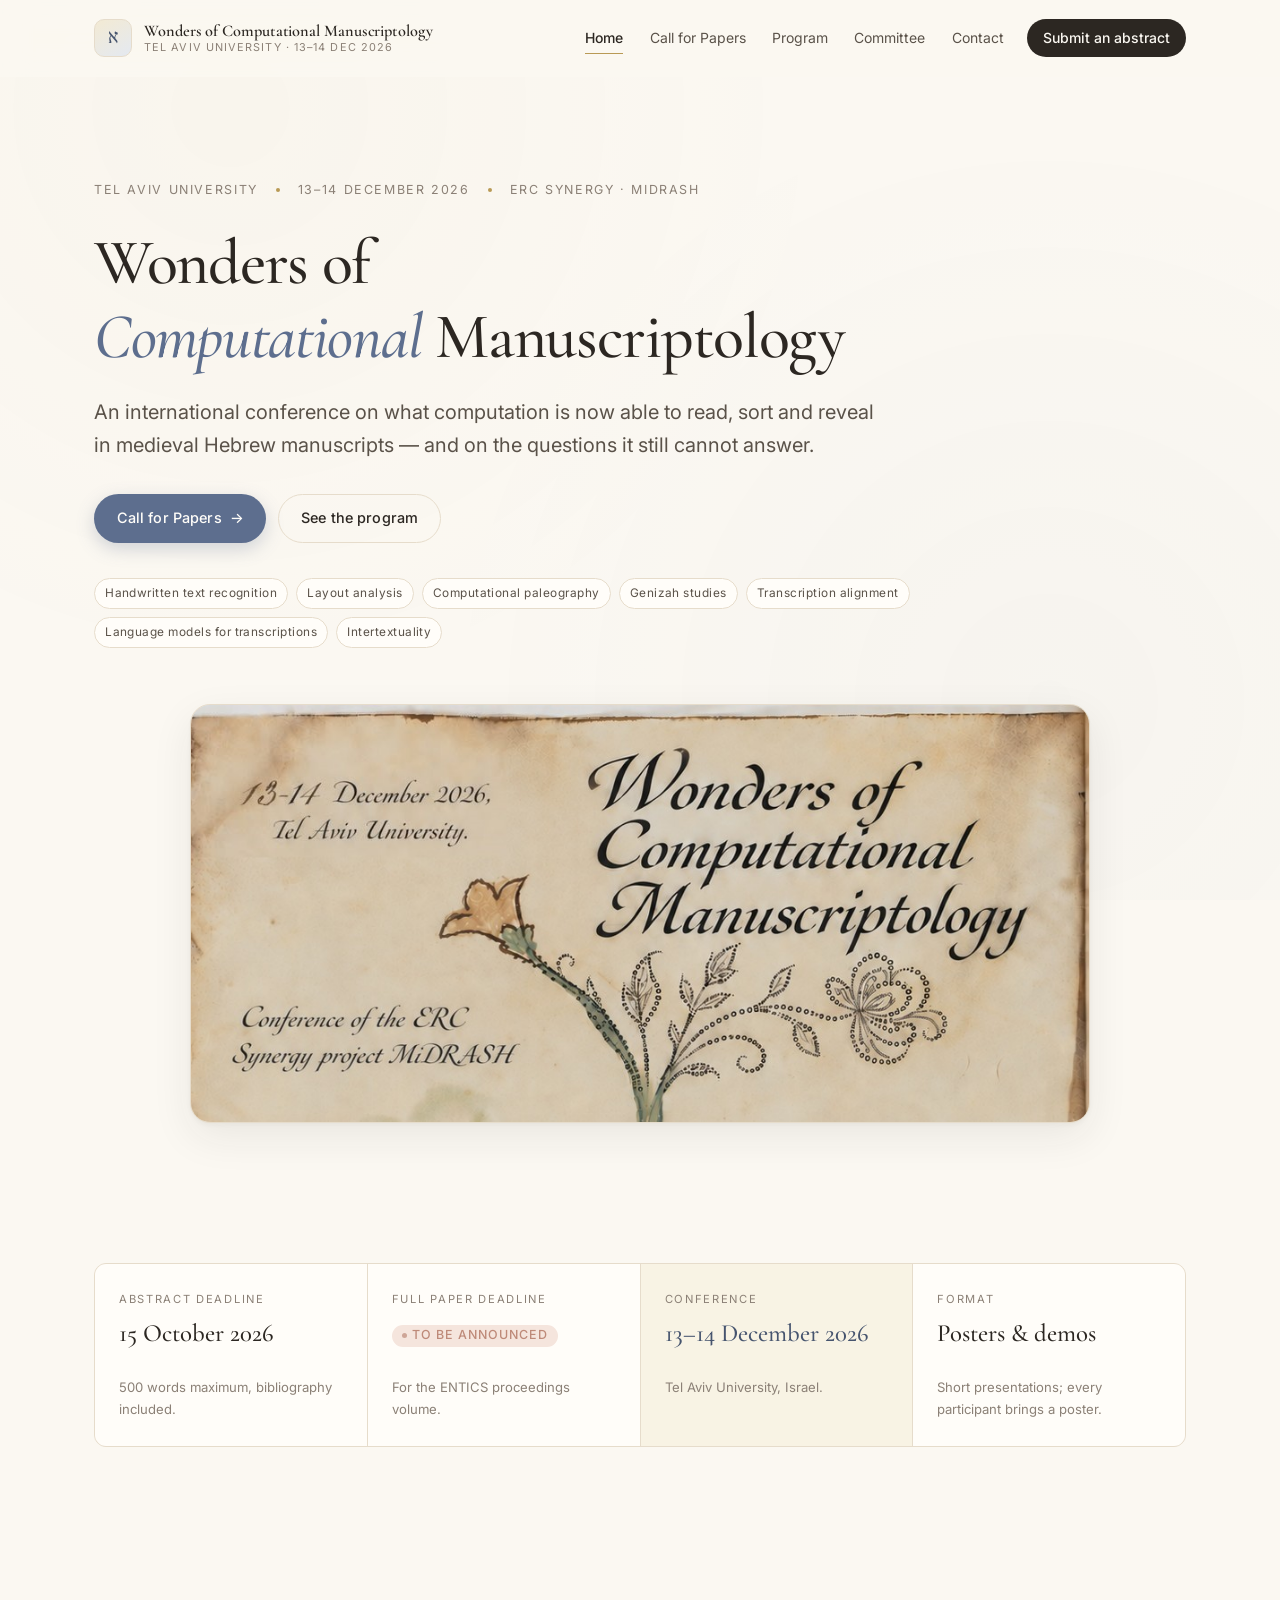
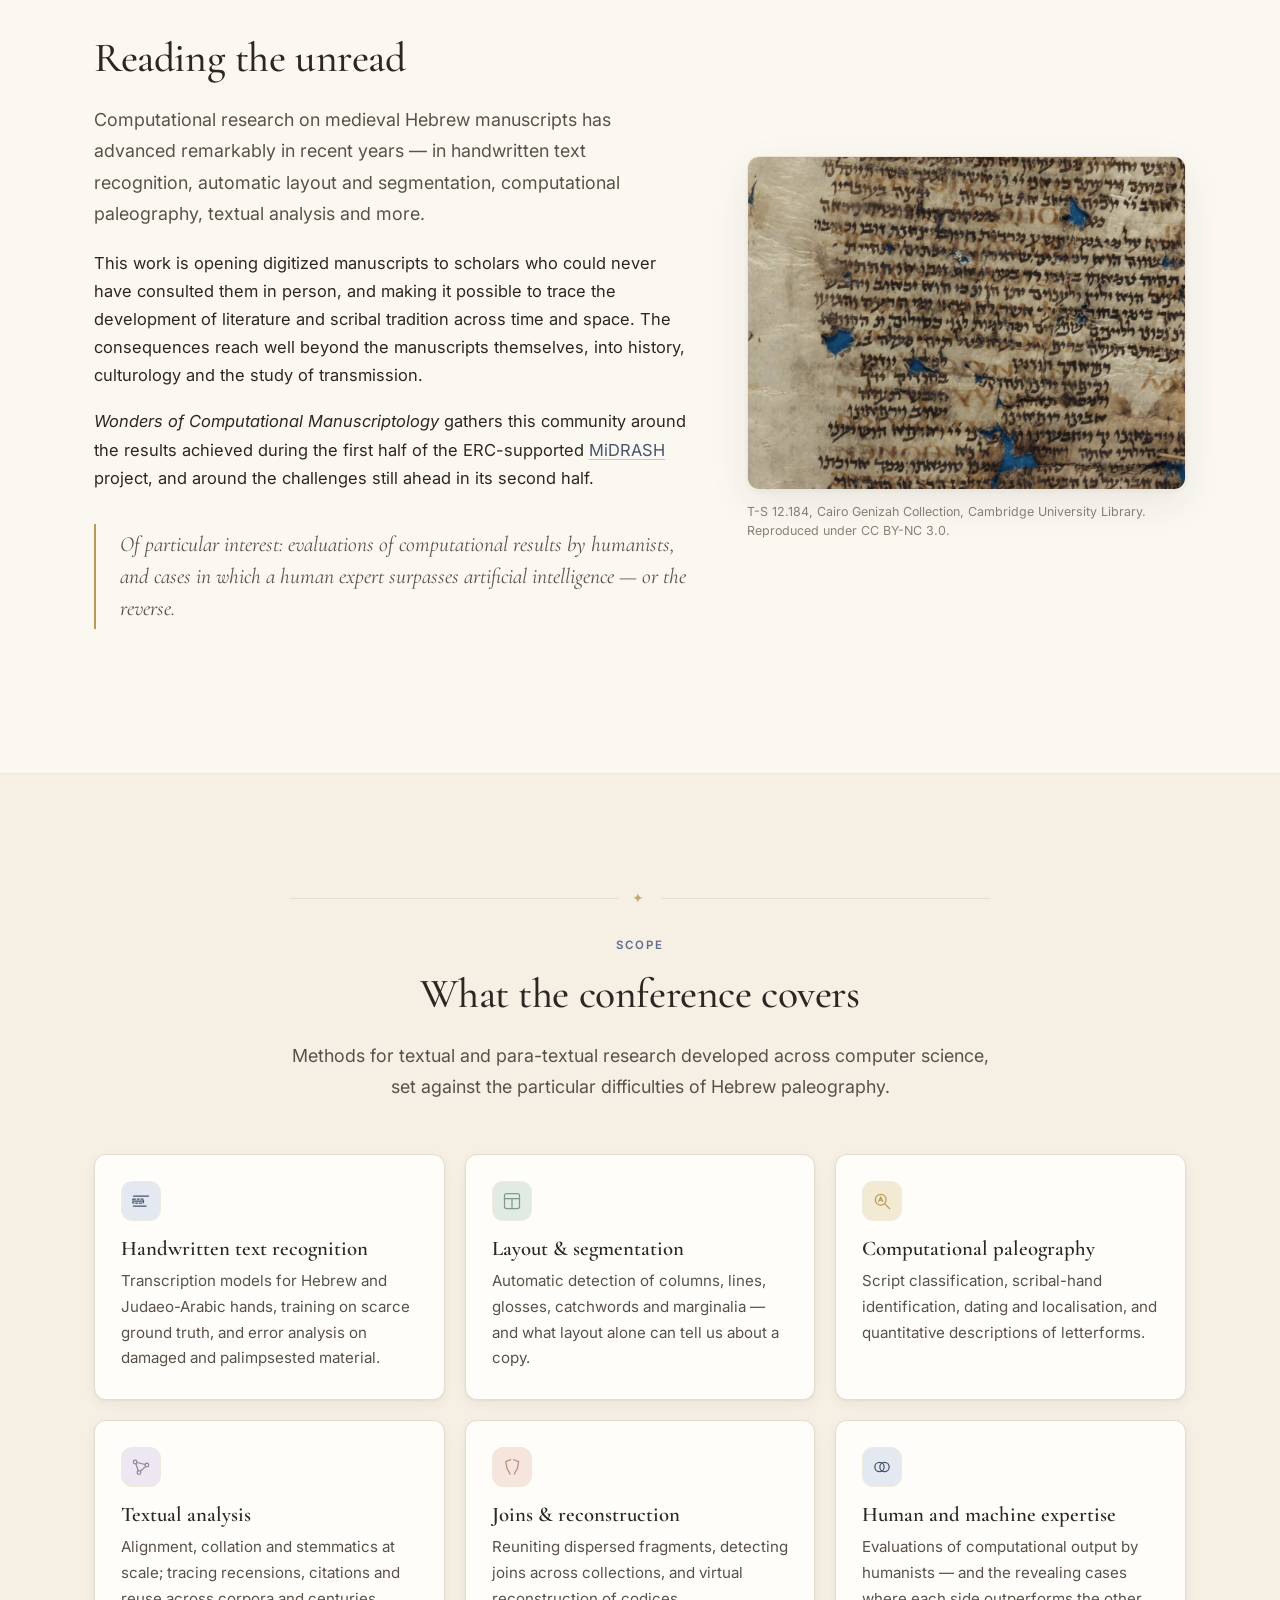
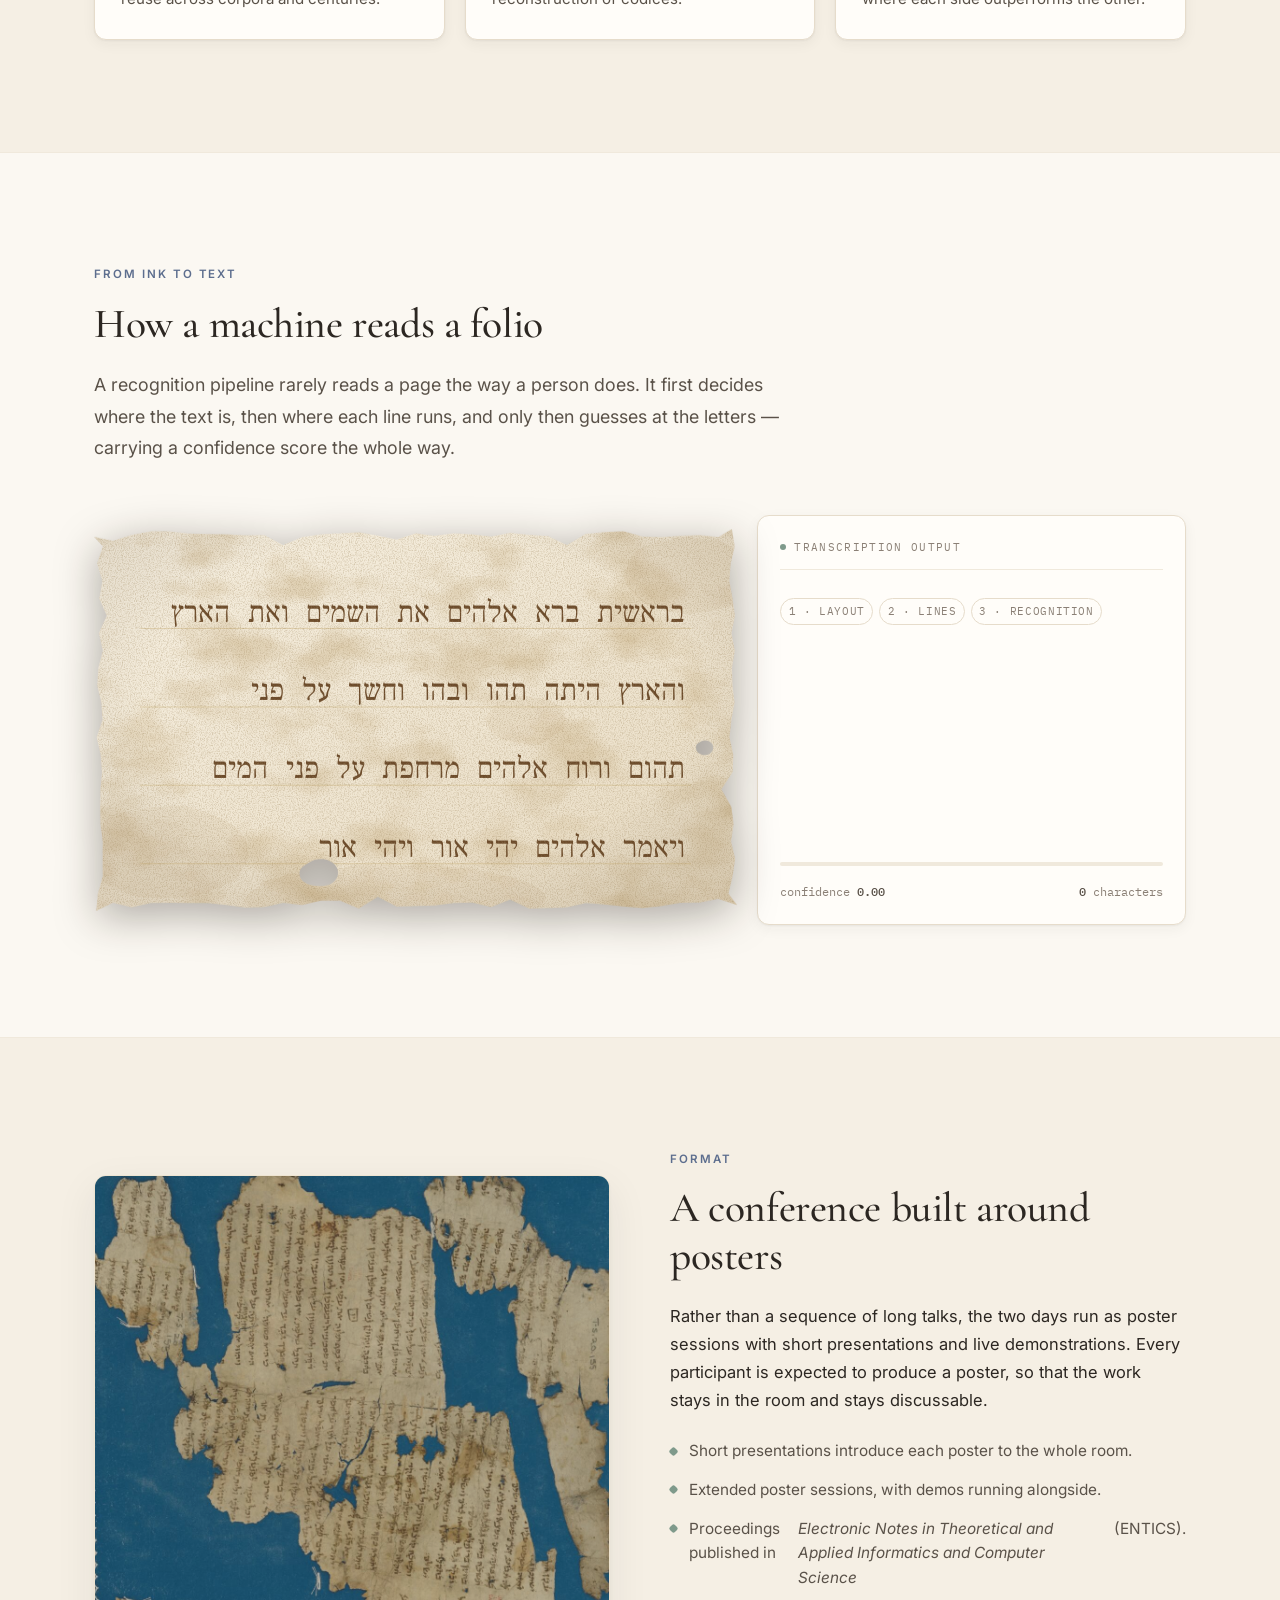
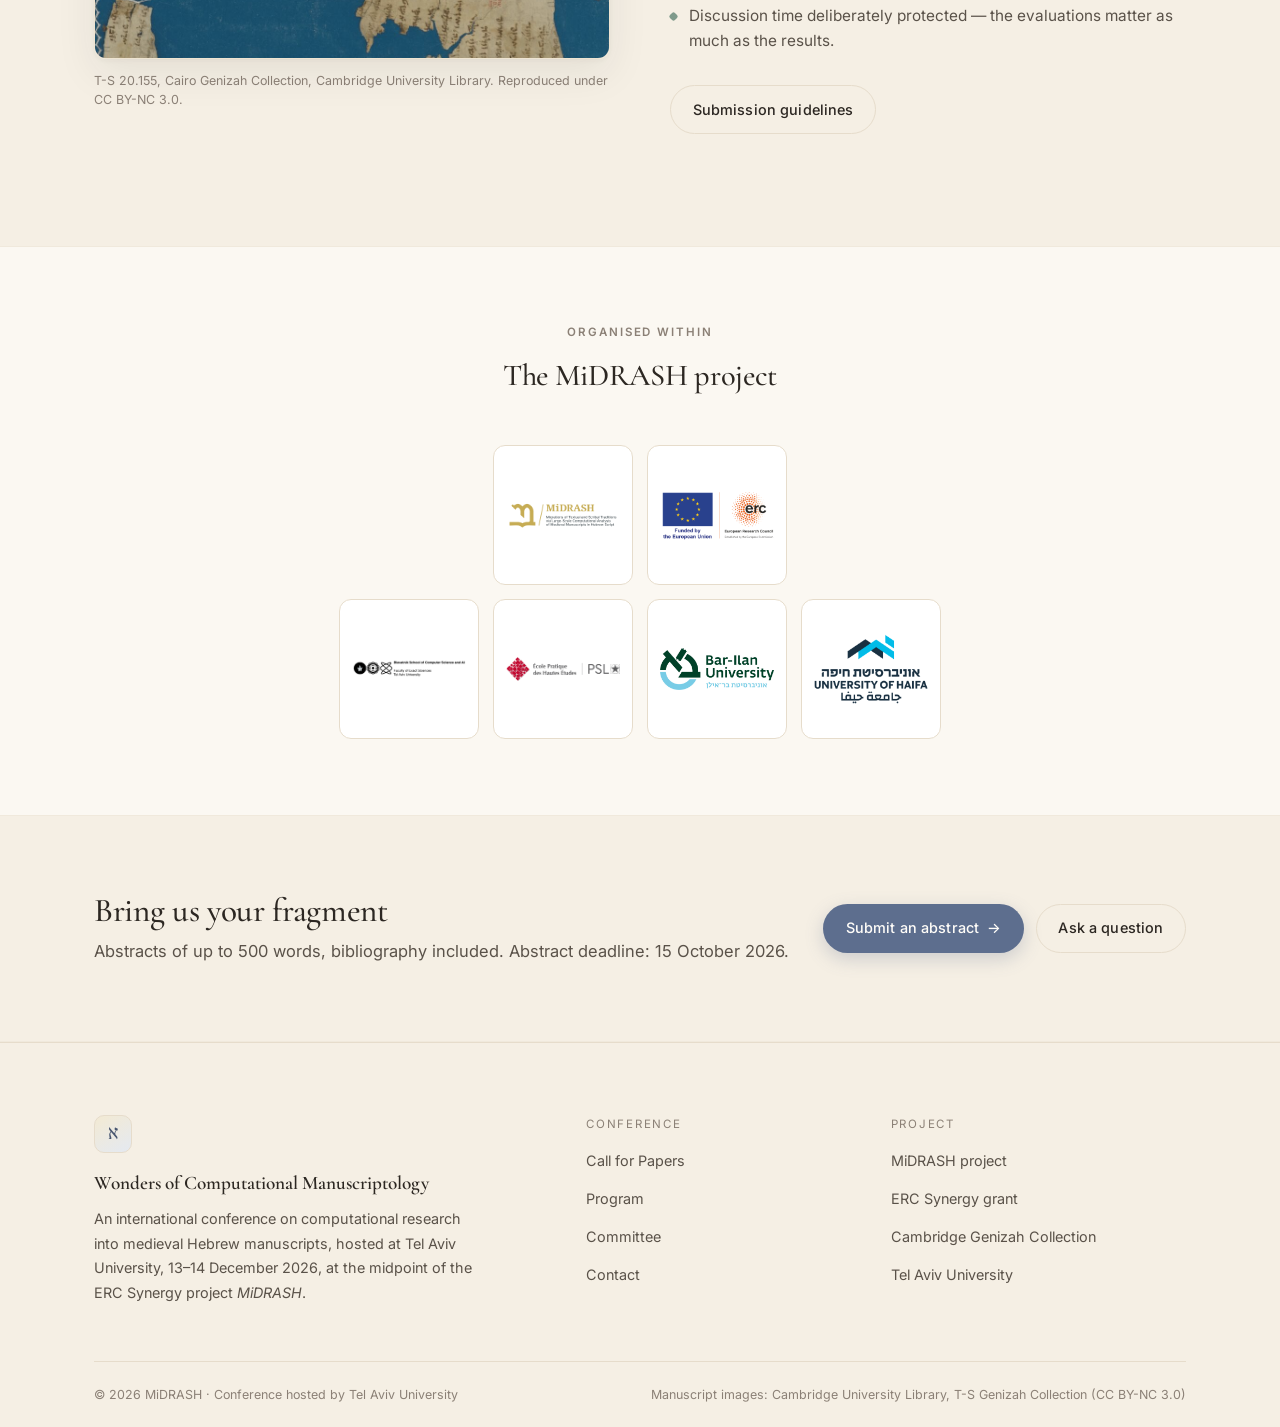
==== commit f9d63942: "Remove FAQ, use conference poster as hero, link abstract submission to Google Form Also update home " ====
--- a/index.html
+++ b/index.html
@@ -31,9 +31,8 @@
         <a href="call-for-papers.html">Call for Papers</a>
         <a href="program.html">Program</a>
         <a href="committee.html">Committee</a>
-        <a href="faq.html">FAQ</a>
         <a href="contact.html">Contact</a>
-        <a class="nav-cta" href="call-for-papers.html#submit">Submit an abstract</a>
+        <a class="nav-cta" href="https://docs.google.com/forms/d/e/1FAIpQLSerbkKHywke3G68IytDGPFDxD4MnJWykwXjrzCWf99rFg6nKg/viewform" target="_blank" rel="noopener">Submit an abstract</a>
       </nav>
     </div>
   </header>
@@ -60,14 +59,15 @@
             <span class="tag">Handwritten text recognition</span>
             <span class="tag">Layout analysis</span>
             <span class="tag">Computational paleography</span>
-            <span class="tag">Textual criticism</span>
             <span class="tag">Genizah studies</span>
+            <span class="tag">Transcription alignment</span>
+            <span class="tag">Language models for transcriptions</span>
+            <span class="tag">Intertextuality</span>
           </div>
         </div>
 
         <figure class="hero-band reveal" style="margin-bottom:0">
-          <img src="assets/img/hero-band.jpg" alt="Detail of a medieval Hebrew manuscript leaf showing eight ruled lines of brown ink script on parchment." loading="eager" width="1800" height="708">
-          <a class="hero-band-credit" href="https://cudl.lib.cam.ac.uk/view/MS-TS-00016-00100/1" rel="noopener">T-S 16.100 &middot; Cambridge University Library</a>
+          <img src="assets/img/hero-poster.jpg" alt="Conference poster: Wonders of Computational Manuscriptology, 13-14 December 2026, Tel Aviv University. Conference of the ERC Synergy project MiDRASH, with a drawn flowering vine on aged parchment." loading="eager" width="1002" height="466">
         </figure>
       </div>
     </section>
@@ -311,7 +311,7 @@
             <p>Abstracts of up to 500 words, bibliography included. Abstract deadline: 15 October 2026.</p>
           </div>
           <div class="btn-row">
-            <a class="btn btn-primary" href="call-for-papers.html#submit">Submit an abstract <span class="arrow" aria-hidden="true">&rarr;</span></a>
+            <a class="btn btn-primary" href="https://docs.google.com/forms/d/e/1FAIpQLSerbkKHywke3G68IytDGPFDxD4MnJWykwXjrzCWf99rFg6nKg/viewform" target="_blank" rel="noopener">Submit an abstract <span class="arrow" aria-hidden="true">&rarr;</span></a>
             <a class="btn btn-ghost" href="contact.html">Ask a question</a>
           </div>
         </div>
@@ -333,7 +333,6 @@
             <li><a href="call-for-papers.html">Call for Papers</a></li>
             <li><a href="program.html">Program</a></li>
             <li><a href="committee.html">Committee</a></li>
-            <li><a href="faq.html">FAQ</a></li>
             <li><a href="contact.html">Contact</a></li>
           </ul>
         </div>
--- a/assets/css/site.css
+++ b/assets/css/site.css
@@ -285,24 +285,17 @@
 
 /* Manuscript band under the hero */
 .hero-band {
-  position: relative; margin-top: clamp(36px, 5vw, 56px);
+  position: relative; margin-top: clamp(36px, 5vw, 56px); margin-inline: auto;
   border-radius: var(--r-lg); overflow: hidden;
   border: 1px solid var(--rule);
   box-shadow: var(--shadow);
-  aspect-ratio: 1800 / 570;
-  max-height: 340px;
+  aspect-ratio: 1002 / 466;
+  max-width: 900px;
   background: var(--parchment-3);
 }
-.hero-band img {
-  width: 100%; height: 100%; object-fit: cover; object-position: center 42%;
-  filter: sepia(.18) saturate(.78) contrast(1.02) brightness(1.02);
-}
-.hero-band::after {
-  content: ""; position: absolute; inset: 0;
-  background: linear-gradient(to bottom, color-mix(in srgb, var(--parchment) 22%, transparent), transparent 30%, transparent 62%, color-mix(in srgb, var(--parchment) 82%, transparent));
-}
+.hero-band img { display: block; width: 100%; height: 100%; object-fit: cover; }
 @media (prefers-color-scheme: dark) {
-  :root:not([data-theme="light"]) .hero-band img { filter: sepia(.2) saturate(.7) contrast(.95) brightness(.72); }
+  :root:not([data-theme="light"]) .hero-band img { filter: brightness(.85); }
 }
 .hero-band-credit {
   position: absolute; right: 12px; bottom: 10px; z-index: 2;
@@ -506,24 +499,6 @@
 .person-role { font-size: .82rem; color: var(--indigo); margin: 0 0 .3em; letter-spacing: .01em; }
 .person-affil { font-size: .85rem; color: var(--ink-3); margin: 0; line-height: 1.5; }
 
-/* ---------- FAQ accordion ---------- */
-.faq { border-top: 1px solid var(--rule); }
-.faq details { border-bottom: 1px solid var(--rule-soft); }
-.faq summary {
-  list-style: none; cursor: pointer; padding: 22px 44px 22px 0; position: relative;
-  font-family: var(--display); font-size: 1.18rem; font-weight: 600; color: var(--ink);
-  transition: color .25s var(--ease);
-}
-.faq summary::-webkit-details-marker { display: none; }
-.faq summary:hover { color: var(--indigo-deep); }
-.faq summary::after {
-  content: ""; position: absolute; right: 8px; top: 50%; width: 11px; height: 11px;
-  border-right: 1.5px solid var(--ink-3); border-bottom: 1.5px solid var(--ink-3);
-  transform: translateY(-70%) rotate(45deg); transition: transform .3s var(--ease);
-}
-.faq details[open] summary::after { transform: translateY(-30%) rotate(-135deg); }
-.faq .faq-body { padding: 0 8% 24px 0; color: var(--ink-2); font-size: .96rem; }
-.faq details[open] .faq-body { animation: fade-in .35s var(--ease); }
 @keyframes fade-in { from { opacity: 0; transform: translateY(-4px); } to { opacity: 1; transform: none; } }
 
 /* ---------- Callout ---------- */
@@ -623,12 +598,9 @@
   .brand-sub { display: none; }
 
   /* A 3:1 band collapses to a sliver on a phone; give it a readable shape. */
-  .hero-band { aspect-ratio: 4 / 3; max-height: 260px; }
   .hero-band-credit { font-size: .6rem; right: 8px; bottom: 8px; }
 
   .pullquote { padding-left: 18px; font-size: 1.2rem; }
-  .faq summary { font-size: 1.06rem; padding-right: 36px; }
-  .faq .faq-body { padding-right: 0; }
   .contact-line { flex-direction: column; gap: 4px; }
   .contact-key { width: auto; }
   .slot--keynote { margin-inline: 0; padding-inline: 12px; }
